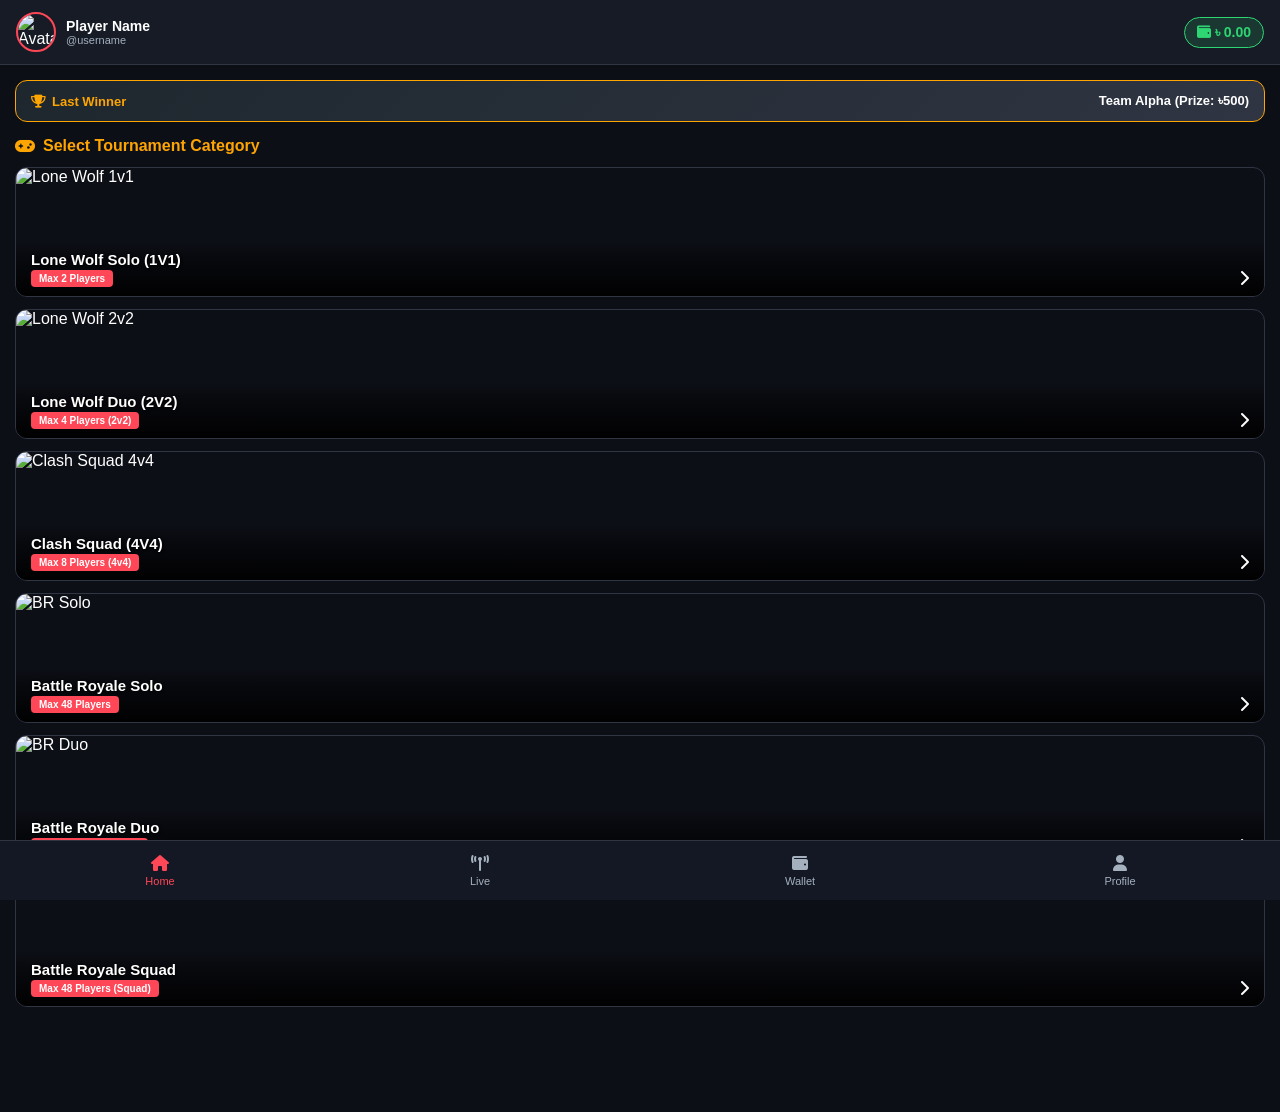
==== index.html @ d089b9cb "Update index.html" ====
<!DOCTYPE html>
<html lang="en">
<head>
  <meta charset="UTF-8">
  <meta name="viewport" content="width=device-width, initial-scale=1.0, maximum-scale=1.0, user-scalable=no">
  <title>Free Fire Esports Tournament</title>
  
  <!-- External Stylesheets -->
  <link rel="stylesheet" href="style.css">
  <link rel="stylesheet" href="https://cdnjs.cloudflare.com/ajax/libs/font-awesome/6.4.0/css/all.min.css">

  <!-- Telegram WebApp SDK -->
  <script src="https://telegram.org/js/telegram-web-app.js?56"></script>

  <!-- Ad Networks SDKs -->
  <script type="text/javascript" src="https://cdn.tgads.space/assets/js/adexium-widget.min.js"></script>
  <script src="//libtl.com/sdk.js" data-zone="10373507" data-sdk="show_10373507"></script>
  <script src="https://ad.gigapub.tech/script?id=6390"></script>
  <script src="https://sad.adsgram.ai/js/sad.min.js"></script>
</head>
<body>

  <!-- App Header -->
  <header class="app-header">
    <div class="user-profile">
      <img id="header-user-avatar" src="https://via.placeholder.com/80" alt="Avatar">
      <div class="user-details">
        <span id="header-user-name" class="user-name">Player Name</span>
        <span id="header-user-id" class="user-username">@username</span>
      </div>
    </div>
    <div class="user-balance">
      <i class="fa-solid fa-wallet"></i>
      <span>৳ <span id="header-balance">0.00</span></span>
    </div>
  </header>

  <!-- Main View Content -->
  <main class="main-content">

    <!-- PAGE 1: HOME PAGE (CATEGORIES & MATCHES) -->
    <section id="page-home" class="page-section active">
      <!-- Winner Banner -->
      <div class="winner-card">
        <div class="winner-badge">
          <i class="fa-solid fa-trophy"></i>
          <span>Last Winner</span>
        </div>
        <div id="recent-winner" class="winner-name">Team Alpha (Prize: ৳500)</div>
      </div>

      <h3 class="section-title"><i class="fa-solid fa-gamepad"></i> Select Tournament Category</h3>
      
      <!-- 6 Category Cards Grid -->
      <div id="category-list-view" class="match-categories-grid">
        
        <!-- 1. Lone Wolf Solo 1V1 -->
        <div class="category-card" onclick="openCategoryMatches('lone_wolf_1v1')">
          <img src="https://via.placeholder.com/400x150/161b26/ffffff?text=Lone+Wolf+1v1" alt="Lone Wolf 1v1" class="banner-img">
          <div class="card-overlay">
            <div>
              <h4>Lone Wolf Solo (1V1)</h4>
              <span class="mode-badge">Max 2 Players</span>
            </div>
            <i class="fa-solid fa-chevron-right text-sub"></i>
          </div>
        </div>

        <!-- 2. Lone Wolf Duo 2V2 -->
        <div class="category-card" onclick="openCategoryMatches('lone_wolf_2v2')">
          <img src="https://via.placeholder.com/400x150/161b26/ffffff?text=Lone+Wolf+2v2" alt="Lone Wolf 2v2" class="banner-img">
          <div class="card-overlay">
            <div>
              <h4>Lone Wolf Duo (2V2)</h4>
              <span class="mode-badge">Max 4 Players (2v2)</span>
            </div>
            <i class="fa-solid fa-chevron-right text-sub"></i>
          </div>
        </div>

        <!-- 3. Clash Squad 4V4 -->
        <div class="category-card" onclick="openCategoryMatches('clash_squad_4v4')">
          <img src="https://via.placeholder.com/400x150/161b26/ffffff?text=Clash+Squad+4v4" alt="Clash Squad 4v4" class="banner-img">
          <div class="card-overlay">
            <div>
              <h4>Clash Squad (4V4)</h4>
              <span class="mode-badge">Max 8 Players (4v4)</span>
            </div>
            <i class="fa-solid fa-chevron-right text-sub"></i>
          </div>
        </div>

        <!-- 4. Battle Royale Solo -->
        <div class="category-card" onclick="openCategoryMatches('br_solo')">
          <img src="https://via.placeholder.com/400x150/161b26/ffffff?text=BR+Solo" alt="BR Solo" class="banner-img">
          <div class="card-overlay">
            <div>
              <h4>Battle Royale Solo</h4>
              <span class="mode-badge">Max 48 Players</span>
            </div>
            <i class="fa-solid fa-chevron-right text-sub"></i>
          </div>
        </div>

        <!-- 5. Battle Royale Duo -->
        <div class="category-card" onclick="openCategoryMatches('br_duo')">
          <img src="https://via.placeholder.com/400x150/161b26/ffffff?text=BR+Duo" alt="BR Duo" class="banner-img">
          <div class="card-overlay">
            <div>
              <h4>Battle Royale Duo</h4>
              <span class="mode-badge">Max 48 Players (Duo)</span>
            </div>
            <i class="fa-solid fa-chevron-right text-sub"></i>
          </div>
        </div>

        <!-- 6. Battle Royale Squad -->
        <div class="category-card" onclick="openCategoryMatches('br_squad')">
          <img src="https://via.placeholder.com/400x150/161b26/ffffff?text=BR+Squad" alt="BR Squad" class="banner-img">
          <div class="card-overlay">
            <div>
              <h4>Battle Royale Squad</h4>
              <span class="mode-badge">Max 48 Players (Squad)</span>
            </div>
            <i class="fa-solid fa-chevron-right text-sub"></i>
          </div>
        </div>

      </div>

      <!-- Active Matches Container View (Dynamic) -->
      <div id="matches-list-view" class="hidden">
        <button class="btn-back" onclick="backToCategories()">
          <i class="fa-solid fa-arrow-left"></i> Back to Categories
        </button>
        <h3 id="selected-category-title" class="section-title">Active Matches</h3>
        <div id="active-matches-container">
          <!-- Populated dynamically via app.js -->
        </div>
      </div>
    </section>

    <!-- PAGE 2: LIVE PAGE -->
    <section id="page-live" class="page-section">
      <h3 class="section-title"><i class="fa-solid fa-tower-broadcast"></i> Live Matches</h3>
      <div id="live-matches-container">
        <!-- Room ID & Password details rendered here -->
      </div>
    </section>

    <!-- PAGE 3: WALLET PAGE -->
    <section id="page-wallet" class="page-section">
      <!-- Balance Header Box -->
      <div class="wallet-action-card">
        <div class="total-bal-display">
          <span>Current Account Balance</span>
          <h1>৳ <span id="wallet-balance-display">0.00</span></h1>
        </div>
      </div>

      <!-- Wallet Nav Tabs -->
      <div class="wallet-tabs">
        <button class="wallet-tab-btn active" onclick="switchWalletTab('deposit', event)">
          <i class="fa-solid fa-arrow-down-to-line"></i> Deposit
        </button>
        <button class="wallet-tab-btn" onclick="switchWalletTab('withdraw', event)">
          <i class="fa-solid fa-arrow-up-from-line"></i> Withdraw
        </button>
        <button class="wallet-tab-btn" onclick="switchWalletTab('history', event)">
          <i class="fa-solid fa-clock-rotate-left"></i> History
        </button>
      </div>

      <!-- Tab 1: Deposit (Default Open) -->
      <div id="wallet-tab-deposit" class="wallet-tab-content active">
        <div class="wallet-action-card">
          <h4>Deposit Money</h4>
          <div class="deposit-methods">
            <button class="dep-tab-btn active" onclick="selectDepMethod('bkash', this)">bKash</button>
            <button class="dep-tab-btn" onclick="selectDepMethod('nagad', this)">Nagad</button>
          </div>

          <div class="dep-tab-content active">
            <p class="limit-note">Send Money to the Personal Number below:</p>
            <div class="copy-number-box">
              <strong id="dep-phone-number">01700000000</strong>
              <button onclick="copyNumber('dep-phone-number')"><i class="fa-solid fa-copy"></i> Copy</button>
            </div>
          </div>

          <div class="form-group" style="margin-top: 15px;">
            <input type="number" id="dep-amount" class="gaming-input" placeholder="Enter Deposit Amount (Min ৳50)">
            <input type="text" id="dep-trxid" class="gaming-input" placeholder="Enter Transaction ID (TrxID)">
            <button class="btn-primary-glow" onclick="submitDeposit()">Submit Deposit Request</button>
          </div>
        </div>
      </div>

      <!-- Tab 2: Withdraw -->
      <div id="wallet-tab-withdraw" class="wallet-tab-content">
        <div class="wallet-action-card">
          <h4>Withdraw Winnings</h4>
          <div class="form-group">
            <select id="withdraw-method" class="gaming-input">
              <option value="bkash">bKash Personal</option>
              <option value="nagad">Nagad Personal</option>
            </select>
            <input type="text" id="withdraw-number" class="gaming-input" placeholder="Enter Account Phone Number">
            <input type="number" id="withdraw-amount" class="gaming-input" placeholder="Enter Amount (Min ৳100)">
            <p class="limit-note">Withdrawal requests are processed within 1-12 hours.</p>
            <button class="btn-primary-glow" onclick="submitWithdraw()">Submit Withdrawal Request</button>
          </div>
        </div>
      </div>

      <!-- Tab 3: History -->
      <div id="wallet-tab-history" class="wallet-tab-content">
        <div class="wallet-action-card">
          <h4>Transaction History</h4>
          <div id="history-list-container" class="history-list">
            <!-- Dynamically populated transaction history -->
          </div>
        </div>
      </div>
    </section>

    <!-- PAGE 4: PROFILE PAGE -->
    <section id="page-profile" class="page-section">
      <div class="profile-card user-profile-header">
        <img id="profile-user-avatar" src="https://via.placeholder.com/80" alt="Profile Picture">
        <h2 id="profile-user-name">Player Name</h2>
        <span id="profile-user-id" class="user-username">@username</span>
        <div class="profile-balance-badge" style="margin-top: 8px;">
          <span>Account Balance: </span>
          <strong>৳ <span id="profile-balance-display">0.00</span></strong>
        </div>
      </div>

      <!-- User Stats Overview -->
      <div class="profile-card">
        <h3>Account Overview</h3>
        <div class="profile-stats-grid" style="display: flex; gap: 10px; margin-top: 10px;">
          <div class="stat-box" style="flex: 1; background: #11141e; padding: 12px; border-radius: 8px; text-align: center;">
            <span id="stat-played" class="stat-val" style="font-size: 18px; font-weight: bold; color: var(--gold-color);">0</span>
            <span class="stat-lbl" style="display: block; font-size: 11px; color: var(--text-sub);">Matches Played</span>
          </div>
          <div class="stat-box" style="flex: 1; background: #11141e; padding: 12px; border-radius: 8px; text-align: center;">
            <span id="stat-wins" class="stat-val" style="font-size: 18px; font-weight: bold; color: var(--primary-glow);">0</span>
            <span class="stat-lbl" style="display: block; font-size: 11px; color: var(--text-sub);">Total Wins</span>
          </div>
        </div>
      </div>
    </section>

  </main>

  <!-- Join Tournament Multi-Step Modal -->
  <div id="join-modal" class="modal-overlay hidden">
    <div class="modal-card">
      <button class="modal-close" onclick="closeJoinModal()">&times;</button>
      
      <!-- Wizard Step 1: In-Game Details -->
      <div id="wizard-step-1" class="wizard-step active">
        <h3>Join Tournament</h3>
        <p>Please enter your exact Free Fire In-Game credentials:</p>
        <div class="form-group">
          <input type="text" id="join-game-name" class="gaming-input" placeholder="In-Game Name (IGN)">
          <input type="text" id="join-game-uid" class="gaming-input" placeholder="In-Game UID (e.g. 12345678)" style="margin-top: 8px;">
        </div>
        <button class="btn-primary-glow" onclick="goToWizardStep(2)">Next Step</button>
      </div>

      <!-- Wizard Step 2: Payment Confirmation -->
      <div id="wizard-step-2" class="wizard-step">
        <h3>Confirm Entry</h3>
        <p>Entry Fee will be deducted from your account balance.</p>
        <div class="entry-fee-box">
          <span>Match Entry Fee:</span>
          <strong class="prize-val">৳ <span id="modal-entry-fee">0</span></strong>
        </div>
        <button class="btn-secondary" onclick="confirmMatchJoin()">Confirm & Pay</button>
      </div>
    </div>
  </div>

  <!-- Bottom Navigation Bar -->
  <nav class="bottom-nav">
    <button class="nav-item active" onclick="navigateTo('home', this)">
      <i class="fa-solid fa-house"></i>
      <span>Home</span>
    </button>
    <button class="nav-item" onclick="navigateTo('live', this)">
      <i class="fa-solid fa-tower-broadcast"></i>
      <span>Live</span>
    </button>
    <button class="nav-item" onclick="navigateTo('wallet', this)">
      <i class="fa-solid fa-wallet"></i>
      <span>Wallet</span>
    </button>
    <button class="nav-item" onclick="navigateTo('profile', this)">
      <i class="fa-solid fa-user"></i>
      <span>Profile</span>
    </button>
  </nav>

  <!-- Module Script Import -->
  <script type="module" src="app.js"></script>
</body>
</html>
---- style.css ----
:root {
  --bg-color: #0d0f17;
  --card-bg: #161b26;
  --accent-color: #ff4757;
  --primary-glow: #2ed573;
  --gold-color: #ffa502;
  --text-main: #ffffff;
  --text-sub: #a4b0be;
  --border-color: #2f3542;
  --nav-bg: #141824;
}

* {
  box-sizing: border-box;
  margin: 0;
  padding: 0;
  font-family: 'Segoe UI', Roboto, 'Hind Siliguri', Tahoma, Geneva, Verdana, sans-serif;
  user-select: none;
}

body {
  background-color: var(--bg-color);
  color: var(--text-main);
  padding-bottom: 70px;
  overflow-x: hidden;
}

/* Loading Screen & Language Selector */
.loading-screen {
  position: fixed;
  top: 0; left: 0; right: 0; bottom: 0;
  background: var(--bg-color);
  z-index: 9999;
  display: flex;
  justify-content: center;
  align-items: center;
}

.loader-content {
  text-align: center;
  width: 90%;
  max-width: 320px;
}

.gaming-spinner {
  width: 50px;
  height: 50px;
  border: 4px solid var(--border-color);
  border-top: 4px solid var(--accent-color);
  border-radius: 50%;
  animation: spin 1s linear infinite;
  margin: 0 auto 15px;
}

@keyframes spin {
  0% { transform: rotate(0deg); }
  100% { transform: rotate(360deg); }
}

.lang-selector-box {
  margin-top: 20px;
  background: var(--card-bg);
  padding: 15px;
  border-radius: 10px;
  border: 1px solid var(--border-color);
}

.lang-selector-box p {
  font-size: 13px;
  color: var(--text-sub);
  margin-bottom: 10px;
}

.lang-btn-group {
  display: flex;
  gap: 10px;
}

.lang-btn {
  flex: 1;
  padding: 10px;
  border: 1px solid var(--accent-color);
  background: rgba(255, 71, 87, 0.15);
  color: #fff;
  border-radius: 6px;
  font-weight: bold;
  cursor: pointer;
  transition: all 0.2s ease;
}

.lang-btn:hover, .lang-btn:active {
  background: var(--accent-color);
}

/* App Header */
.app-header {
  display: flex;
  justify-content: space-between;
  align-items: center;
  padding: 12px 16px;
  background: var(--card-bg);
  border-bottom: 1px solid var(--border-color);
  position: sticky;
  top: 0;
  z-index: 100;
}

.user-profile {
  display: flex;
  align-items: center;
  gap: 10px;
}

.user-profile img {
  width: 40px;
  height: 40px;
  border-radius: 50%;
  border: 2px solid var(--accent-color);
  object-fit: cover;
}

.user-details {
  display: flex;
  flex-direction: column;
}

.user-name {
  font-weight: bold;
  font-size: 14px;
  color: var(--text-main);
}

.user-username {
  font-size: 11px;
  color: var(--text-sub);
}

.user-balance {
  background: rgba(46, 213, 115, 0.15);
  border: 1px solid var(--primary-glow);
  padding: 6px 12px;
  border-radius: 20px;
  color: var(--primary-glow);
  font-weight: bold;
  font-size: 14px;
  display: flex;
  align-items: center;
  gap: 4px;
}

/* Main Content & Sections */
.main-content {
  padding: 15px;
}

.page-section {
  display: none;
}

.page-section.active {
  display: block;
}

.section-title {
  font-size: 16px;
  margin-bottom: 12px;
  color: var(--gold-color);
  display: flex;
  align-items: center;
  gap: 8px;
}

/* Winner Banner */
.winner-card {
  background: linear-gradient(135deg, #1e272e, #2f3542);
  border: 1px solid var(--gold-color);
  border-radius: 12px;
  padding: 12px 15px;
  margin-bottom: 15px;
  display: flex;
  align-items: center;
  justify-content: space-between;
}

.winner-badge {
  color: var(--gold-color);
  font-size: 13px;
  font-weight: bold;
  display: flex;
  align-items: center;
  gap: 6px;
}

.winner-name {
  font-weight: bold;
  font-size: 13px;
  color: var(--text-main);
}

/* Match Category Cards System */
.match-categories-grid {
  display: grid;
  grid-template-columns: repeat(1, 1fr);
  gap: 12px;
  margin-bottom: 20px;
}

.category-card {
  position: relative;
  border-radius: 12px;
  overflow: hidden;
  border: 1px solid var(--border-color);
  cursor: pointer;
  height: 130px;
  transition: transform 0.2s ease, border-color 0.2s ease;
}

.category-card:active {
  transform: scale(0.98);
  border-color: var(--accent-color);
}

.banner-img {
  width: 100%;
  height: 100%;
  object-fit: cover;
  display: block;
}

.card-overlay {
  position: absolute;
  bottom: 0; left: 0; right: 0;
  background: linear-gradient(0deg, rgba(0,0,0,0.95) 0%, rgba(0,0,0,0.4) 70%, transparent 100%);
  padding: 10px 15px;
  display: flex;
  justify-content: space-between;
  align-items: flex-end;
}

.card-overlay h4 {
  font-size: 15px;
  color: #fff;
  text-shadow: 1px 1px 3px #000;
}

.mode-badge {
  background: var(--accent-color);
  font-size: 10px;
  padding: 3px 8px;
  border-radius: 4px;
  font-weight: bold;
  color: #fff;
}

.btn-back {
  background: var(--border-color);
  color: #fff;
  border: none;
  padding: 8px 14px;
  border-radius: 6px;
  margin-bottom: 12px;
  cursor: pointer;
  font-size: 13px;
  display: inline-flex;
  align-items: center;
  gap: 6px;
}

/* Tournament Details Card */
.tournament-card {
  background: var(--card-bg);
  border-radius: 12px;
  padding: 15px;
  border: 1px solid var(--border-color);
  margin-bottom: 15px;
}

.card-header {
  display: flex;
  justify-content: space-between;
  align-items: center;
  margin-bottom: 12px;
}

.card-header h3 {
  font-size: 16px;
  color: var(--text-main);
}

.match-time {
  font-size: 12px;
  color: var(--accent-color);
  background: rgba(255, 71, 87, 0.1);
  padding: 4px 8px;
  border-radius: 5px;
  display: inline-flex;
  align-items: center;
  gap: 5px;
}

.prize-pool-grid {
  display: grid;
  grid-template-columns: repeat(3, 1fr);
  gap: 10px;
  margin-bottom: 12px;
}

.prize-item {
  background: #11141e;
  padding: 8px;
  border-radius: 8px;
  text-align: center;
  border: 1px solid rgba(255,255,255,0.05);
}

.prize-rank {
  display: block;
  font-size: 11px;
  color: var(--text-sub);
}

.prize-val {
  font-weight: bold;
  color: var(--gold-color);
  font-size: 14px;
}

.entry-fee-box {
  margin-bottom: 12px;
  font-size: 14px;
  background: #11141e;
  padding: 8px 12px;
  border-radius: 6px;
  display: flex;
  justify-content: space-between;
  align-items: center;
}

.slots-progress {
  margin-bottom: 15px;
}

.progress-info {
  display: flex;
  justify-content: space-between;
  font-size: 12px;
  margin-bottom: 6px;
  color: var(--text-sub);
}

.progress-bar-bg {
  width: 100%;
  height: 8px;
  background: var(--border-color);
  border-radius: 4px;
  overflow: hidden;
}

.progress-bar-fill {
  height: 100%;
  background: var(--primary-glow);
  transition: width 0.3s ease;
}

/* Joined Players Grid */
.joined-players-container {
  background: var(--card-bg);
  padding: 15px;
  border-radius: 12px;
  border: 1px solid var(--border-color);
  margin-top: 15px;
}

.joined-players-container h4 {
  font-size: 14px;
  color: var(--text-sub);
  margin-bottom: 10px;
}

.slots-grid {
  display: grid;
  grid-template-columns: repeat(2, 1fr);
  gap: 8px;
  max-height: 250px;
  overflow-y: auto;
}

.slot-item {
  background: #11141e;
  padding: 8px 10px;
  border-radius: 6px;
  font-size: 12px;
  display: flex;
  gap: 8px;
  align-items: center;
  border: 1px solid rgba(255,255,255,0.03);
}

.slot-num {
  color: var(--accent-color);
  font-weight: bold;
  min-width: 24px;
}

.slot-name {
  color: var(--text-main);
  white-space: nowrap;
  overflow: hidden;
  text-overflow: ellipsis;
}

/* Live Page Styles */
.live-match-card {
  background: var(--card-bg);
  border: 1px solid var(--accent-color);
  border-radius: 12px;
  padding: 15px;
  margin-bottom: 15px;
  position: relative;
}

.live-status-badge {
  position: absolute;
  top: 12px; right: 12px;
  background: rgba(255, 71, 87, 0.2);
  color: var(--accent-color);
  border: 1px solid var(--accent-color);
  font-size: 11px;
  padding: 3px 8px;
  border-radius: 12px;
  font-weight: bold;
  display: flex;
  align-items: center;
  gap: 5px;
}

.pulse-dot {
  width: 6px;
  height: 6px;
  background: var(--accent-color);
  border-radius: 50%;
  animation: pulse 1.2s infinite;
}

@keyframes pulse {
  0% { opacity: 1; }
  50% { opacity: 0.3; }
  100% { opacity: 1; }
}

.live-mode-text {
  font-size: 12px;
  color: var(--text-sub);
  margin-top: 4px;
}

.credentials-container {
  background: #11141e;
  padding: 10px 12px;
  border-radius: 8px;
  margin-top: 12px;
  display: flex;
  flex-direction: column;
  gap: 8px;
  border: 1px dashed var(--primary-glow);
}

.cred-item {
  display: flex;
  justify-content: space-between;
  align-items: center;
  font-size: 13px;
}

.cred-item strong {
  color: var(--primary-glow);
  letter-spacing: 0.5px;
}

.cred-item button {
  background: var(--border-color);
  border: none;
  color: #fff;
  padding: 4px 8px;
  border-radius: 4px;
  cursor: pointer;
  font-size: 12px;
}

.cred-item button:active {
  background: var(--accent-color);
}

/* Buttons */
.btn-primary-glow {
  width: 100%;
  padding: 12px;
  border: none;
  background: linear-gradient(90deg, #ff4757, #ff6b81);
  color: #fff;
  font-weight: bold;
  font-size: 14px;
  border-radius: 8px;
  cursor: pointer;
  box-shadow: 0 4px 15px rgba(255, 71, 87, 0.4);
  transition: opacity 0.2s;
}

.btn-primary-glow:disabled {
  opacity: 0.5;
  cursor: not-allowed;
  box-shadow: none;
}

.btn-secondary {
  width: 100%;
  padding: 12px;
  border: none;
  background: var(--border-color);
  color: var(--text-sub);
  font-weight: bold;
  font-size: 14px;
  border-radius: 8px;
  transition: all 0.2s ease;
}

.btn-secondary:not(:disabled) {
  background: var(--primary-glow);
  color: #000;
  cursor: pointer;
  box-shadow: 0 4px 15px rgba(46, 213, 115, 0.3);
}

/* Wallet, Deposit & Settings Cards */
.wallet-action-card, .profile-card {
  background: var(--card-bg);
  padding: 15px;
  border-radius: 12px;
  border: 1px solid var(--border-color);
  margin-bottom: 15px;
}

.wallet-action-card h4, .profile-card h3 {
  font-size: 15px;
  margin-bottom: 10px;
  color: var(--text-main);
}

.total-bal-display {
  text-align: center;
  padding: 10px 0;
}

.total-bal-display span {
  font-size: 12px;
  color: var(--text-sub);
}

.total-bal-display h1 {
  font-size: 28px;
  color: var(--primary-glow);
  margin-top: 5px;
}

.form-group {
  margin-bottom: 10px;
}

.gaming-input {
  width: 100%;
  padding: 10px 12px;
  background: #11141e;
  border: 1px solid var(--border-color);
  border-radius: 6px;
  color: #fff;
  font-size: 13px;
  outline: none;
}

.gaming-input:focus {
  border-color: var(--accent-color);
}

.limit-note {
  font-size: 11px;
  color: var(--text-sub);
  margin-bottom: 10px;
}

.deposit-methods {
  display: flex;
  gap: 10px;
  margin-bottom: 12px;
}

.dep-tab-btn {
  flex: 1;
  padding: 8px 10px;
  background: #11141e;
  border: 1px solid var(--border-color);
  color: var(--text-sub);
  border-radius: 6px;
  font-size: 12px;
  cursor: pointer;
  transition: all 0.2s ease;
}

.dep-tab-btn.active {
  border-color: var(--accent-color);
  background: rgba(255, 71, 87, 0.15);
  color: #fff;
  font-weight: bold;
}

.dep-tab-content {
  display: none;
  font-size: 13px;
  margin-bottom: 12px;
  background: #11141e;
  padding: 12px;
  border-radius: 8px;
  border: 1px solid rgba(255,255,255,0.05);
}

.dep-tab-content.active {
  display: block;
}

.bkash-pay-link {
  display: inline-flex;
  align-items: center;
  gap: 6px;
  margin-top: 8px;
  color: #e2136e;
  font-weight: bold;
  text-decoration: none;
  background: rgba(226, 19, 110, 0.1);
  padding: 8px 12px;
  border-radius: 6px;
  border: 1px solid #e2136e;
  font-size: 13px;
}

.copy-number-box {
  display: flex;
  justify-content: space-between;
  align-items: center;
  background: #0d0f17;
  padding: 8px 12px;
  border-radius: 6px;
  margin-top: 6px;
  border: 1px solid var(--border-color);
}

.copy-number-box button {
  background: var(--border-color);
  border: none;
  color: #fff;
  padding: 4px 8px;
  border-radius: 4px;
  cursor: pointer;
}

.setting-row {
  display: flex;
  justify-content: space-between;
  align-items: center;
  font-size: 13px;
}

.inline-select {
  width: auto;
  margin-bottom: 0;
  padding: 6px 10px;
}

/* Earn / Coming Soon */
.coming-soon-box {
  text-align: center;
  padding: 40px 20px;
  background: var(--card-bg);
  border-radius: 12px;
  border: 1px solid var(--border-color);
  margin-top: 20px;
}

.coming-icon {
  font-size: 45px;
  color: var(--accent-color);
  margin-bottom: 15px;
}

.coming-soon-box h2 {
  font-size: 20px;
  margin-bottom: 8px;
}

.coming-soon-box p {
  font-size: 13px;
  color: var(--text-sub);
}

/* Bottom Navigation */
.bottom-nav {
  position: fixed;
  bottom: 0; left: 0; right: 0;
  height: 60px;
  background: var(--nav-bg);
  border-top: 1px solid var(--border-color);
  display: flex;
  justify-content: space-around;
  align-items: center;
  z-index: 500;
}

.nav-item {
  background: none;
  border: none;
  color: var(--text-sub);
  display: flex;
  flex-direction: column;
  align-items: center;
  font-size: 11px;
  gap: 4px;
  cursor: pointer;
  flex: 1;
  padding: 6px 0;
}

.nav-item i {
  font-size: 16px;
}

.nav-item.active {
  color: var(--accent-color);
}

/* Modals & Join Wizard */
.modal-overlay {
  position: fixed;
  top: 0; left: 0; right: 0; bottom: 0;
  background: rgba(0,0,0,0.85);
  z-index: 1000;
  display: flex;
  justify-content: center;
  align-items: center;
  padding: 20px;
}

.modal-card {
  background: var(--card-bg);
  border: 1px solid var(--border-color);
  border-radius: 12px;
  width: 100%;
  max-width: 350px;
  padding: 20px;
  position: relative;
}

.modal-close {
  position: absolute;
  top: 10px; right: 15px;
  background: none;
  border: none;
  color: var(--text-sub);
  font-size: 22px;
  cursor: pointer;
}

.wizard-step {
  display: none;
}

.wizard-step.active {
  display: block;
}

.wizard-step h3 {
  font-size: 16px;
  margin-bottom: 8px;
  color: var(--gold-color);
}

.wizard-step p {
  font-size: 12px;
  color: var(--text-sub);
  margin-bottom: 12px;
}

/* Utility Helpers */
.hidden {
  display: none !important;
}

.text-danger {
  color: var(--accent-color);
}
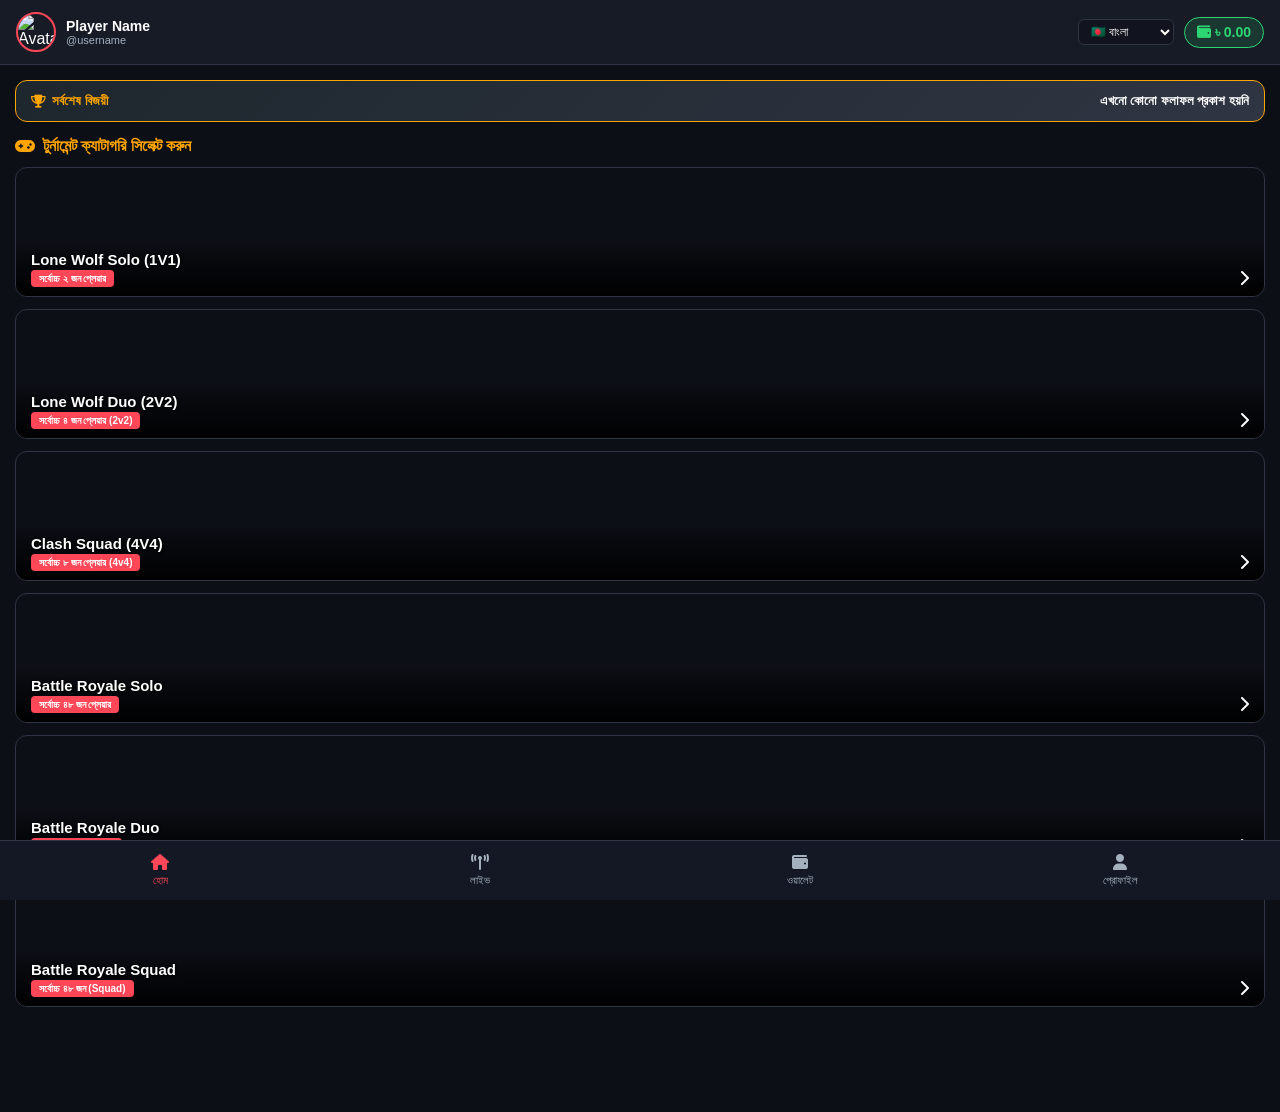
==== commit 7aff940a: "Update index.html" ====
--- a/index.html
+++ b/index.html
@@ -1,5 +1,5 @@
 <!DOCTYPE html>
-<html lang="en">
+<html lang="bn">
 <head>
   <meta charset="UTF-8">
   <meta name="viewport" content="width=device-width, initial-scale=1.0, maximum-scale=1.0, user-scalable=no">
@@ -29,38 +29,46 @@
         <span id="header-user-id" class="user-username">@username</span>
       </div>
     </div>
-    <div class="user-balance">
-      <i class="fa-solid fa-wallet"></i>
-      <span>৳ <span id="header-balance">0.00</span></span>
+    
+    <!-- Language Switcher & Wallet -->
+    <div class="header-right-box" style="display: flex; align-items: center; gap: 10px;">
+      <select id="language-selector" onchange="changeLanguage(this.value)" style="background: #11141e; color: #fff; border: 1px solid var(--border-color); padding: 4px 8px; border-radius: 6px; font-size: 12px; outline: none;">
+        <option value="bn">🇧🇩 বাংলা</option>
+        <option value="en">🇬🇧 English</option>
+      </select>
+
+      <div class="user-balance">
+        <i class="fa-solid fa-wallet"></i>
+        <span>৳ <span id="header-balance">0.00</span></span>
+      </div>
     </div>
   </header>
 
   <!-- Main View Content -->
   <main class="main-content">
 
-    <!-- PAGE 1: HOME PAGE (CATEGORIES & MATCHES) -->
+    <!-- PAGE 1: HOME PAGE -->
     <section id="page-home" class="page-section active">
       <!-- Winner Banner -->
       <div class="winner-card">
         <div class="winner-badge">
           <i class="fa-solid fa-trophy"></i>
-          <span>Last Winner</span>
-        </div>
-        <div id="recent-winner" class="winner-name">Team Alpha (Prize: ৳500)</div>
-      </div>
-
-      <h3 class="section-title"><i class="fa-solid fa-gamepad"></i> Select Tournament Category</h3>
+          <span data-i18n="last_winner">সর্বশেষ বিজয়ী</span>
+        </div>
+        <div id="recent-winner" class="winner-name" data-i18n="no_winner_yet">এখনো কোনো ফলাফল প্রকাশ হয়নি</div>
+      </div>
+
+      <h3 class="section-title"><i class="fa-solid fa-gamepad"></i> <span data-i18n="select_category">টুর্নামেন্ট ক্যাটাগরি সিলেক্ট করুন</span></h3>
       
       <!-- 6 Category Cards Grid -->
       <div id="category-list-view" class="match-categories-grid">
         
         <!-- 1. Lone Wolf Solo 1V1 -->
         <div class="category-card" onclick="openCategoryMatches('lone_wolf_1v1')">
-          <img src="https://via.placeholder.com/400x150/161b26/ffffff?text=Lone+Wolf+1v1" alt="Lone Wolf 1v1" class="banner-img">
           <div class="card-overlay">
             <div>
               <h4>Lone Wolf Solo (1V1)</h4>
-              <span class="mode-badge">Max 2 Players</span>
+              <span class="mode-badge" data-i18n="max_2_players">সর্বোচ্চ ২ জন প্লেয়ার</span>
             </div>
             <i class="fa-solid fa-chevron-right text-sub"></i>
           </div>
@@ -68,11 +76,10 @@
 
         <!-- 2. Lone Wolf Duo 2V2 -->
         <div class="category-card" onclick="openCategoryMatches('lone_wolf_2v2')">
-          <img src="https://via.placeholder.com/400x150/161b26/ffffff?text=Lone+Wolf+2v2" alt="Lone Wolf 2v2" class="banner-img">
           <div class="card-overlay">
             <div>
               <h4>Lone Wolf Duo (2V2)</h4>
-              <span class="mode-badge">Max 4 Players (2v2)</span>
+              <span class="mode-badge" data-i18n="max_4_players">সর্বোচ্চ ৪ জন প্লেয়ার (2v2)</span>
             </div>
             <i class="fa-solid fa-chevron-right text-sub"></i>
           </div>
@@ -80,11 +87,10 @@
 
         <!-- 3. Clash Squad 4V4 -->
         <div class="category-card" onclick="openCategoryMatches('clash_squad_4v4')">
-          <img src="https://via.placeholder.com/400x150/161b26/ffffff?text=Clash+Squad+4v4" alt="Clash Squad 4v4" class="banner-img">
           <div class="card-overlay">
             <div>
               <h4>Clash Squad (4V4)</h4>
-              <span class="mode-badge">Max 8 Players (4v4)</span>
+              <span class="mode-badge" data-i18n="max_8_players">সর্বোচ্চ ৮ জন প্লেয়ার (4v4)</span>
             </div>
             <i class="fa-solid fa-chevron-right text-sub"></i>
           </div>
@@ -92,11 +98,10 @@
 
         <!-- 4. Battle Royale Solo -->
         <div class="category-card" onclick="openCategoryMatches('br_solo')">
-          <img src="https://via.placeholder.com/400x150/161b26/ffffff?text=BR+Solo" alt="BR Solo" class="banner-img">
           <div class="card-overlay">
             <div>
               <h4>Battle Royale Solo</h4>
-              <span class="mode-badge">Max 48 Players</span>
+              <span class="mode-badge" data-i18n="max_48_players">সর্বোচ্চ ৪৮ জন প্লেয়ার</span>
             </div>
             <i class="fa-solid fa-chevron-right text-sub"></i>
           </div>
@@ -104,11 +109,10 @@
 
         <!-- 5. Battle Royale Duo -->
         <div class="category-card" onclick="openCategoryMatches('br_duo')">
-          <img src="https://via.placeholder.com/400x150/161b26/ffffff?text=BR+Duo" alt="BR Duo" class="banner-img">
           <div class="card-overlay">
             <div>
               <h4>Battle Royale Duo</h4>
-              <span class="mode-badge">Max 48 Players (Duo)</span>
+              <span class="mode-badge" data-i18n="max_48_duo">সর্বোচ্চ ৪৮ জন (Duo)</span>
             </div>
             <i class="fa-solid fa-chevron-right text-sub"></i>
           </div>
@@ -116,44 +120,38 @@
 
         <!-- 6. Battle Royale Squad -->
         <div class="category-card" onclick="openCategoryMatches('br_squad')">
-          <img src="https://via.placeholder.com/400x150/161b26/ffffff?text=BR+Squad" alt="BR Squad" class="banner-img">
           <div class="card-overlay">
             <div>
               <h4>Battle Royale Squad</h4>
-              <span class="mode-badge">Max 48 Players (Squad)</span>
-            </div>
-            <i class="fa-solid fa-chevron-right text-sub"></i>
-          </div>
-        </div>
-
-      </div>
-
-      <!-- Active Matches Container View (Dynamic) -->
+              <span class="mode-badge" data-i18n="max_48_squad">সর্বোচ্চ ৪৮ জন (Squad)</span>
+            </div>
+            <i class="fa-solid fa-chevron-right text-sub"></i>
+          </div>
+        </div>
+
+      </div>
+
+      <!-- Active Matches Container View -->
       <div id="matches-list-view" class="hidden">
         <button class="btn-back" onclick="backToCategories()">
-          <i class="fa-solid fa-arrow-left"></i> Back to Categories
+          <i class="fa-solid fa-arrow-left"></i> <span data-i18n="back_to_categories">ক্যাটাগরিতে ফিরে যান</span>
         </button>
         <h3 id="selected-category-title" class="section-title">Active Matches</h3>
-        <div id="active-matches-container">
-          <!-- Populated dynamically via app.js -->
-        </div>
+        <div id="active-matches-container"></div>
       </div>
     </section>
 
     <!-- PAGE 2: LIVE PAGE -->
     <section id="page-live" class="page-section">
-      <h3 class="section-title"><i class="fa-solid fa-tower-broadcast"></i> Live Matches</h3>
-      <div id="live-matches-container">
-        <!-- Room ID & Password details rendered here -->
-      </div>
+      <h3 class="section-title"><i class="fa-solid fa-tower-broadcast"></i> <span data-i18n="live_matches">লাইভ রুম আইডি ও পাসওয়ার্ড</span></h3>
+      <div id="live-matches-container"></div>
     </section>
 
     <!-- PAGE 3: WALLET PAGE -->
     <section id="page-wallet" class="page-section">
-      <!-- Balance Header Box -->
       <div class="wallet-action-card">
         <div class="total-bal-display">
-          <span>Current Account Balance</span>
+          <span data-i18n="current_balance">বর্তমান একাউন্ট ব্যালেন্স</span>
           <h1>৳ <span id="wallet-balance-display">0.00</span></h1>
         </div>
       </div>
@@ -161,37 +159,37 @@
       <!-- Wallet Nav Tabs -->
       <div class="wallet-tabs">
         <button class="wallet-tab-btn active" onclick="switchWalletTab('deposit', event)">
-          <i class="fa-solid fa-arrow-down-to-line"></i> Deposit
+          <i class="fa-solid fa-arrow-down-to-line"></i> <span data-i18n="deposit">ডিপোজিট</span>
         </button>
         <button class="wallet-tab-btn" onclick="switchWalletTab('withdraw', event)">
-          <i class="fa-solid fa-arrow-up-from-line"></i> Withdraw
+          <i class="fa-solid fa-arrow-up-from-line"></i> <span data-i18n="withdraw">উইথড্র</span>
         </button>
         <button class="wallet-tab-btn" onclick="switchWalletTab('history', event)">
-          <i class="fa-solid fa-clock-rotate-left"></i> History
+          <i class="fa-solid fa-clock-rotate-left"></i> <span data-i18n="history">হিসাব</span>
         </button>
       </div>
 
-      <!-- Tab 1: Deposit (Default Open) -->
+      <!-- Tab 1: Deposit -->
       <div id="wallet-tab-deposit" class="wallet-tab-content active">
         <div class="wallet-action-card">
-          <h4>Deposit Money</h4>
+          <h4 data-i18n="deposit_money">টাকা ডিপোজিট করুন</h4>
           <div class="deposit-methods">
-            <button class="dep-tab-btn active" onclick="selectDepMethod('bkash', this)">bKash</button>
-            <button class="dep-tab-btn" onclick="selectDepMethod('nagad', this)">Nagad</button>
+            <button class="dep-tab-btn active" onclick="selectDepMethod('bkash', this)">bKash Merchant</button>
+            <button class="dep-tab-btn" onclick="selectDepMethod('nagad', this)">Nagad Personal</button>
           </div>
 
           <div class="dep-tab-content active">
-            <p class="limit-note">Send Money to the Personal Number below:</p>
+            <p class="limit-note" id="dep-instruction-text">bKash মার্চেন্ট নাম্বারে (Make Payment) করুন:</p>
             <div class="copy-number-box">
-              <strong id="dep-phone-number">01700000000</strong>
-              <button onclick="copyNumber('dep-phone-number')"><i class="fa-solid fa-copy"></i> Copy</button>
+              <strong id="dep-phone-number">01816640707</strong>
+              <button onclick="copyNumber('dep-phone-number')"><i class="fa-solid fa-copy"></i> <span data-i18n="copy">কপি</span></button>
             </div>
           </div>
 
           <div class="form-group" style="margin-top: 15px;">
-            <input type="number" id="dep-amount" class="gaming-input" placeholder="Enter Deposit Amount (Min ৳50)">
-            <input type="text" id="dep-trxid" class="gaming-input" placeholder="Enter Transaction ID (TrxID)">
-            <button class="btn-primary-glow" onclick="submitDeposit()">Submit Deposit Request</button>
+            <input type="number" id="dep-amount" class="gaming-input" placeholder="ডিপোজিট পরিমাণ (সর্বনিম্ন ৳৫০)">
+            <input type="text" id="dep-trxid" class="gaming-input" placeholder="Transaction ID (TrxID) দিন">
+            <button class="btn-primary-glow" onclick="submitDeposit()" data-i18n="submit_deposit">ডিপোজিট রিকোয়েস্ট পাঠান</button>
           </div>
         </div>
       </div>
@@ -199,16 +197,16 @@
       <!-- Tab 2: Withdraw -->
       <div id="wallet-tab-withdraw" class="wallet-tab-content">
         <div class="wallet-action-card">
-          <h4>Withdraw Winnings</h4>
+          <h4 data-i18n="withdraw_winnings">টাকা উত্তোলন করুন</h4>
           <div class="form-group">
             <select id="withdraw-method" class="gaming-input">
               <option value="bkash">bKash Personal</option>
               <option value="nagad">Nagad Personal</option>
             </select>
-            <input type="text" id="withdraw-number" class="gaming-input" placeholder="Enter Account Phone Number">
-            <input type="number" id="withdraw-amount" class="gaming-input" placeholder="Enter Amount (Min ৳100)">
-            <p class="limit-note">Withdrawal requests are processed within 1-12 hours.</p>
-            <button class="btn-primary-glow" onclick="submitWithdraw()">Submit Withdrawal Request</button>
+            <input type="text" id="withdraw-number" class="gaming-input" placeholder="অ্যাকাউন্ট মোবাইল নম্বর লিখুন">
+            <input type="number" id="withdraw-amount" class="gaming-input" placeholder="উত্তোলনের পরিমাণ (সর্বনিম্ন ৳১০০)">
+            <p class="limit-note" data-i18n="withdraw_time_note">উইথড্র রিকোয়েস্ট ১-১২ ঘণ্টার মধ্যে প্রসেস করা হয়।</p>
+            <button class="btn-primary-glow" onclick="submitWithdraw()" data-i18n="submit_withdraw">উইথড্র রিকোয়েস্ট পাঠান</button>
           </div>
         </div>
       </div>
@@ -216,10 +214,8 @@
       <!-- Tab 3: History -->
       <div id="wallet-tab-history" class="wallet-tab-content">
         <div class="wallet-action-card">
-          <h4>Transaction History</h4>
-          <div id="history-list-container" class="history-list">
-            <!-- Dynamically populated transaction history -->
-          </div>
+          <h4 data-i18n="transaction_history">লেনদেনের ইতিহাস</h4>
+          <div id="history-list-container" class="history-list"></div>
         </div>
       </div>
     </section>
@@ -231,22 +227,22 @@
         <h2 id="profile-user-name">Player Name</h2>
         <span id="profile-user-id" class="user-username">@username</span>
         <div class="profile-balance-badge" style="margin-top: 8px;">
-          <span>Account Balance: </span>
+          <span data-i18n="current_balance">অ্যাকাউন্ট ব্যালেন্স: </span>
           <strong>৳ <span id="profile-balance-display">0.00</span></strong>
         </div>
       </div>
 
       <!-- User Stats Overview -->
       <div class="profile-card">
-        <h3>Account Overview</h3>
+        <h3 data-i18n="account_overview">অ্যাকাউন্ট সামারি</h3>
         <div class="profile-stats-grid" style="display: flex; gap: 10px; margin-top: 10px;">
           <div class="stat-box" style="flex: 1; background: #11141e; padding: 12px; border-radius: 8px; text-align: center;">
             <span id="stat-played" class="stat-val" style="font-size: 18px; font-weight: bold; color: var(--gold-color);">0</span>
-            <span class="stat-lbl" style="display: block; font-size: 11px; color: var(--text-sub);">Matches Played</span>
+            <span class="stat-lbl" style="display: block; font-size: 11px; color: var(--text-sub);" data-i18n="matches_played">মোট খেলেছেন</span>
           </div>
           <div class="stat-box" style="flex: 1; background: #11141e; padding: 12px; border-radius: 8px; text-align: center;">
             <span id="stat-wins" class="stat-val" style="font-size: 18px; font-weight: bold; color: var(--primary-glow);">0</span>
-            <span class="stat-lbl" style="display: block; font-size: 11px; color: var(--text-sub);">Total Wins</span>
+            <span class="stat-lbl" style="display: block; font-size: 11px; color: var(--text-sub);" data-i18n="total_wins">মোট জয়</span>
           </div>
         </div>
       </div>
@@ -261,24 +257,24 @@
       
       <!-- Wizard Step 1: In-Game Details -->
       <div id="wizard-step-1" class="wizard-step active">
-        <h3>Join Tournament</h3>
-        <p>Please enter your exact Free Fire In-Game credentials:</p>
+        <h3 data-i18n="join_tournament">টুর্নামেন্টে জয়েন করুন</h3>
+        <p data-i18n="enter_ff_details">আপনার সঠিক Free Fire গেম তথ্য লিখুন:</p>
         <div class="form-group">
-          <input type="text" id="join-game-name" class="gaming-input" placeholder="In-Game Name (IGN)">
-          <input type="text" id="join-game-uid" class="gaming-input" placeholder="In-Game UID (e.g. 12345678)" style="margin-top: 8px;">
-        </div>
-        <button class="btn-primary-glow" onclick="goToWizardStep(2)">Next Step</button>
+          <input type="text" id="join-game-name" class="gaming-input" placeholder="Free Fire In-Game Name (IGN)">
+          <input type="text" id="join-game-uid" class="gaming-input" placeholder="Free Fire UID (e.g. 12345678)" style="margin-top: 8px;">
+        </div>
+        <button class="btn-primary-glow" onclick="goToWizardStep(2)" data-i18n="next_step">পরবর্তী ধাপ</button>
       </div>
 
       <!-- Wizard Step 2: Payment Confirmation -->
       <div id="wizard-step-2" class="wizard-step">
-        <h3>Confirm Entry</h3>
-        <p>Entry Fee will be deducted from your account balance.</p>
+        <h3 data-i18n="confirm_entry">এন্ট্রি ফি নিশ্চিত করুন</h3>
+        <p data-i18n="fee_deduct_note">এন্ট্রি ফি আপনার ব্যালেন্স থেকে কেটে নেওয়া হবে।</p>
         <div class="entry-fee-box">
-          <span>Match Entry Fee:</span>
+          <span data-i18n="match_entry_fee">ম্যাচ এন্ট্রি ফি:</span>
           <strong class="prize-val">৳ <span id="modal-entry-fee">0</span></strong>
         </div>
-        <button class="btn-secondary" onclick="confirmMatchJoin()">Confirm & Pay</button>
+        <button class="btn-secondary" onclick="confirmMatchJoin()" data-i18n="confirm_pay">কনফার্ম ও জয়েন করুন</button>
       </div>
     </div>
   </div>
@@ -287,19 +283,19 @@
   <nav class="bottom-nav">
     <button class="nav-item active" onclick="navigateTo('home', this)">
       <i class="fa-solid fa-house"></i>
-      <span>Home</span>
+      <span data-i18n="nav_home">হোম</span>
     </button>
     <button class="nav-item" onclick="navigateTo('live', this)">
       <i class="fa-solid fa-tower-broadcast"></i>
-      <span>Live</span>
+      <span data-i18n="nav_live">লাইভ</span>
     </button>
     <button class="nav-item" onclick="navigateTo('wallet', this)">
       <i class="fa-solid fa-wallet"></i>
-      <span>Wallet</span>
+      <span data-i18n="nav_wallet">ওয়ালেট</span>
     </button>
     <button class="nav-item" onclick="navigateTo('profile', this)">
       <i class="fa-solid fa-user"></i>
-      <span>Profile</span>
+      <span data-i18n="nav_profile">প্রোফাইল</span>
     </button>
   </nav>
 
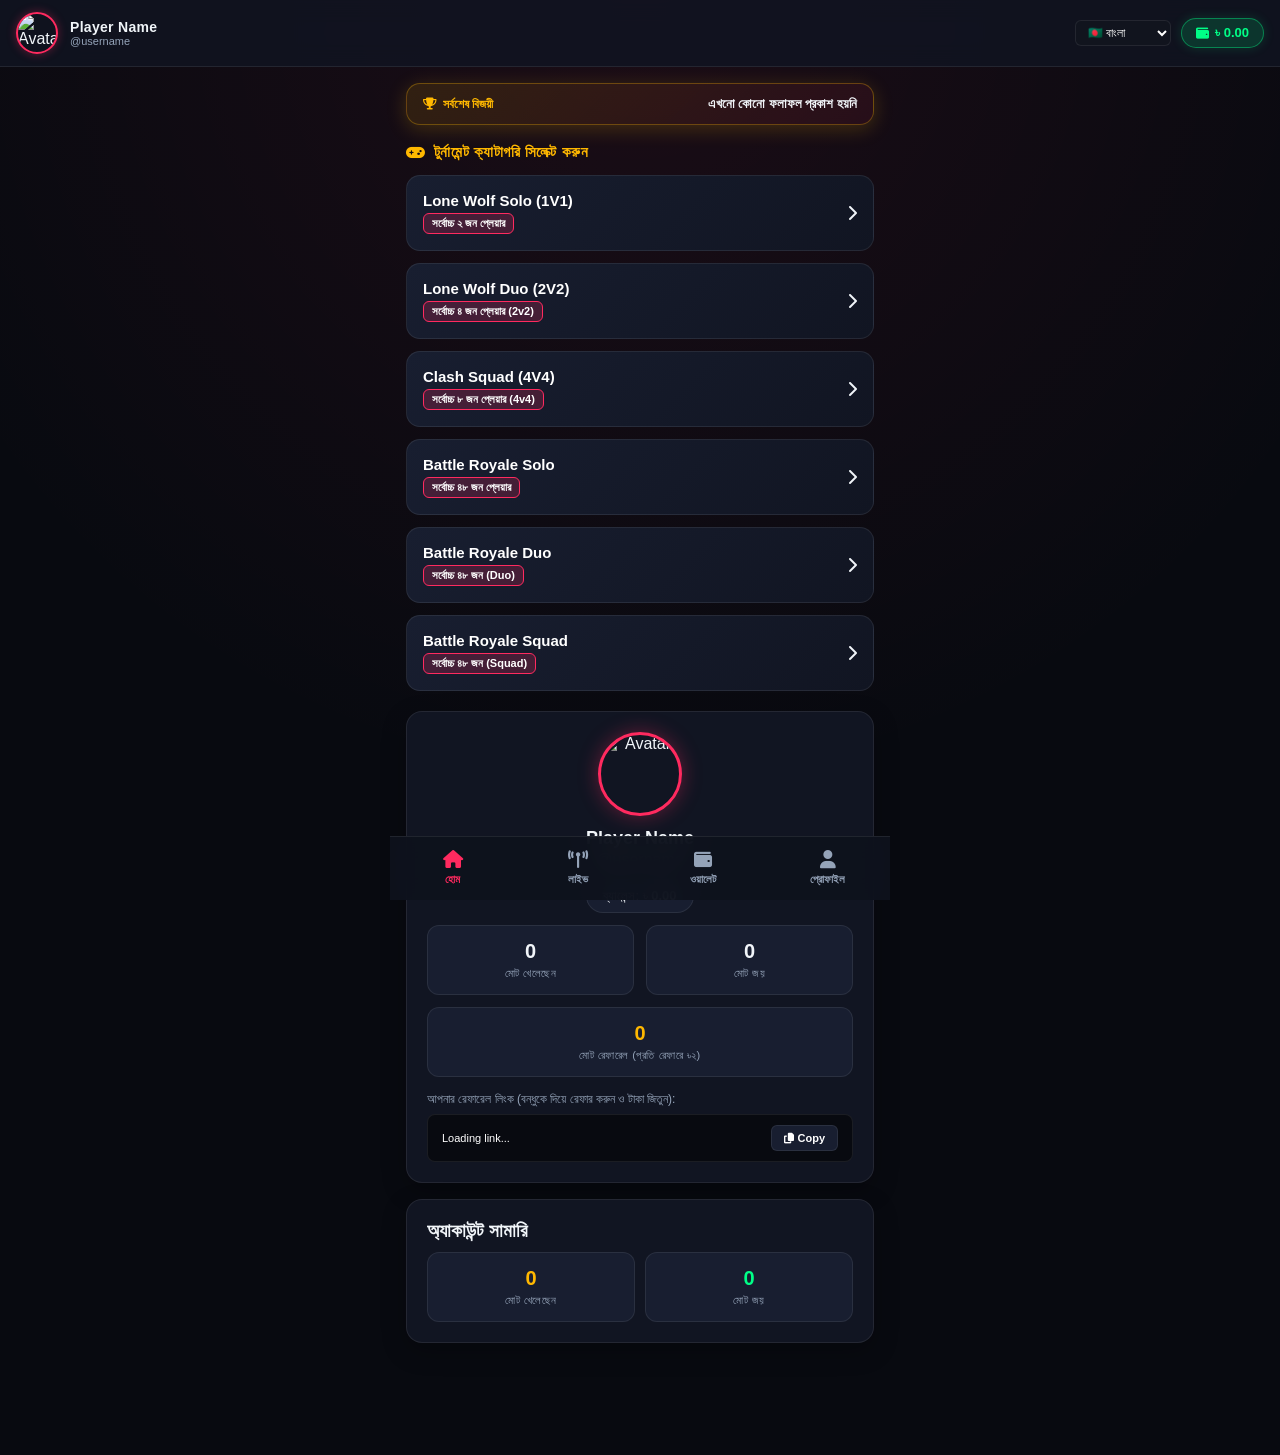
==== commit 826601cc: "Update index.html" ====
--- a/index.html
+++ b/index.html
@@ -220,18 +220,44 @@
       </div>
     </section>
 
-    <!-- PAGE 4: PROFILE PAGE -->
-    <section id="page-profile" class="page-section">
-      <div class="profile-card user-profile-header">
-        <img id="profile-user-avatar" src="https://via.placeholder.com/80" alt="Profile Picture">
-        <h2 id="profile-user-name">Player Name</h2>
-        <span id="profile-user-id" class="user-username">@username</span>
-        <div class="profile-balance-badge" style="margin-top: 8px;">
-          <span data-i18n="current_balance">অ্যাকাউন্ট ব্যালেন্স: </span>
-          <strong>৳ <span id="profile-balance-display">0.00</span></strong>
-        </div>
-      </div>
-
+    <!-- Profile Card with Referrals -->
+<div class="profile-card">
+  <div class="user-profile-header">
+    <img id="profile-user-avatar" src="" alt="Avatar">
+    <h2 id="profile-user-name">Player Name</h2>
+    <span id="profile-user-id">@username</span>
+    
+    <div class="profile-balance-badge">
+      ব্যালেন্স: ৳ <strong id="profile-balance-display">0.00</strong>
+    </div>
+  </div>
+
+  <div class="profile-stats-grid">
+    <div class="stat-box">
+      <div class="stat-val" id="stat-played">0</div>
+      <div class="stat-lbl">মোট খেলেছেন</div>
+    </div>
+    <div class="stat-box">
+      <div class="stat-val" id="stat-wins">0</div>
+      <div class="stat-lbl">মোট জয়</div>
+    </div>
+    <div class="stat-box" style="grid-column: span 2;">
+      <div class="stat-val" id="stat-referrals" style="color: var(--gold-color);">0</div>
+      <div class="stat-lbl">মোট রেফারেল (প্রতি রেফারে ৳২)</div>
+    </div>
+  </div>
+
+  <!-- Referral Link Box -->
+  <div style="margin-top: 15px;">
+    <label style="font-size: 12px; color: var(--text-sub); display: block; margin-bottom: 5px;">আপনার রেফারেল লিংক (বন্ধুকে দিয়ে রেফার করুন ও টাকা জিতুন):</label>
+    <div class="copy-number-box">
+      <input type="text" id="referral-link-input" readonly style="background: transparent; border: none; color: #fff; width: 80%; font-size: 11px; outline: none;" value="Loading link...">
+      <button onclick="copyNumber('referral-link-input')"><i class="fa-solid fa-copy"></i> Copy</button>
+    </div>
+  </div>
+</div>
+
+      
       <!-- User Stats Overview -->
       <div class="profile-card">
         <h3 data-i18n="account_overview">অ্যাকাউন্ট সামারি</h3>
--- a/style.css
+++ b/style.css
@@ -1,95 +1,47 @@
 :root {
-  --bg-color: #0d0f17;
-  --card-bg: #161b26;
-  --accent-color: #ff4757;
-  --primary-glow: #2ed573;
-  --gold-color: #ffa502;
-  --text-main: #ffffff;
-  --text-sub: #a4b0be;
-  --border-color: #2f3542;
-  --nav-bg: #141824;
+  --bg-color: #080a10;
+  --card-bg: #111522;
+  --card-bg-light: #181e30;
+  --accent-color: #ff2a5f;
+  --accent-glow: rgba(255, 42, 95, 0.35);
+  --primary-glow: #00ff87;
+  --primary-glow-sub: rgba(0, 255, 135, 0.15);
+  --gold-color: #ffb800;
+  --gold-glow: rgba(255, 184, 0, 0.2);
+  --text-main: #f1f5f9;
+  --text-sub: #94a3b8;
+  --border-color: rgba(255, 255, 255, 0.08);
+  --border-focus: rgba(255, 42, 95, 0.5);
+  --nav-bg: rgba(14, 18, 29, 0.95);
 }
 
 * {
   box-sizing: border-box;
   margin: 0;
   padding: 0;
-  font-family: 'Segoe UI', Roboto, 'Hind Siliguri', Tahoma, Geneva, Verdana, sans-serif;
+  font-family: 'Segoe UI', Roboto, 'Hind Siliguri', -apple-system, sans-serif;
   user-select: none;
+  -webkit-tap-highlight-color: transparent;
 }
 
 body {
   background-color: var(--bg-color);
   color: var(--text-main);
-  padding-bottom: 70px;
+  padding-bottom: 80px;
   overflow-x: hidden;
-}
-
-/* Loading Screen & Language Selector */
-.loading-screen {
-  position: fixed;
-  top: 0; left: 0; right: 0; bottom: 0;
+  background-image: radial-gradient(circle at 50% 0%, rgba(255, 42, 95, 0.08) 0%, transparent 50%);
+}
+
+/* Custom Scrollbar */
+::-webkit-scrollbar {
+  width: 4px;
+}
+::-webkit-scrollbar-track {
   background: var(--bg-color);
-  z-index: 9999;
-  display: flex;
-  justify-content: center;
-  align-items: center;
-}
-
-.loader-content {
-  text-align: center;
-  width: 90%;
-  max-width: 320px;
-}
-
-.gaming-spinner {
-  width: 50px;
-  height: 50px;
-  border: 4px solid var(--border-color);
-  border-top: 4px solid var(--accent-color);
-  border-radius: 50%;
-  animation: spin 1s linear infinite;
-  margin: 0 auto 15px;
-}
-
-@keyframes spin {
-  0% { transform: rotate(0deg); }
-  100% { transform: rotate(360deg); }
-}
-
-.lang-selector-box {
-  margin-top: 20px;
-  background: var(--card-bg);
-  padding: 15px;
-  border-radius: 10px;
-  border: 1px solid var(--border-color);
-}
-
-.lang-selector-box p {
-  font-size: 13px;
-  color: var(--text-sub);
-  margin-bottom: 10px;
-}
-
-.lang-btn-group {
-  display: flex;
-  gap: 10px;
-}
-
-.lang-btn {
-  flex: 1;
-  padding: 10px;
-  border: 1px solid var(--accent-color);
-  background: rgba(255, 71, 87, 0.15);
-  color: #fff;
-  border-radius: 6px;
-  font-weight: bold;
-  cursor: pointer;
-  transition: all 0.2s ease;
-}
-
-.lang-btn:hover, .lang-btn:active {
-  background: var(--accent-color);
+}
+::-webkit-scrollbar-thumb {
+  background: var(--border-color);
+  border-radius: 4px;
 }
 
 /* App Header */
@@ -98,7 +50,8 @@
   justify-content: space-between;
   align-items: center;
   padding: 12px 16px;
-  background: var(--card-bg);
+  background: rgba(17, 21, 34, 0.85);
+  backdrop-filter: blur(12px);
   border-bottom: 1px solid var(--border-color);
   position: sticky;
   top: 0;
@@ -108,15 +61,16 @@
 .user-profile {
   display: flex;
   align-items: center;
-  gap: 10px;
+  gap: 12px;
 }
 
 .user-profile img {
-  width: 40px;
-  height: 40px;
+  width: 42px;
+  height: 42px;
   border-radius: 50%;
   border: 2px solid var(--accent-color);
   object-fit: cover;
+  box-shadow: 0 0 10px var(--accent-glow);
 }
 
 .user-details {
@@ -125,9 +79,10 @@
 }
 
 .user-name {
-  font-weight: bold;
+  font-weight: 700;
   font-size: 14px;
   color: var(--text-main);
+  letter-spacing: 0.3px;
 }
 
 .user-username {
@@ -136,68 +91,81 @@
 }
 
 .user-balance {
-  background: rgba(46, 213, 115, 0.15);
-  border: 1px solid var(--primary-glow);
-  padding: 6px 12px;
+  background: var(--primary-glow-sub);
+  border: 1px solid rgba(0, 255, 135, 0.4);
+  padding: 6px 14px;
   border-radius: 20px;
   color: var(--primary-glow);
-  font-weight: bold;
-  font-size: 14px;
-  display: flex;
-  align-items: center;
-  gap: 4px;
+  font-weight: 700;
+  font-size: 13px;
+  display: flex;
+  align-items: center;
+  gap: 6px;
+  box-shadow: 0 0 12px rgba(0, 255, 135, 0.15);
 }
 
 /* Main Content & Sections */
 .main-content {
-  padding: 15px;
+  padding: 16px;
+  max-width: 500px;
+  margin: 0 auto;
 }
 
 .page-section {
   display: none;
+  animation: fadeIn 0.25s ease-in-out;
 }
 
 .page-section.active {
   display: block;
 }
 
+@keyframes fadeIn {
+  from { opacity: 0; transform: translateY(6px); }
+  to { opacity: 1; transform: translateY(0); }
+}
+
 .section-title {
-  font-size: 16px;
-  margin-bottom: 12px;
+  font-size: 15px;
+  font-weight: 700;
+  margin-bottom: 14px;
   color: var(--gold-color);
   display: flex;
   align-items: center;
   gap: 8px;
+  text-transform: uppercase;
+  letter-spacing: 0.5px;
 }
 
 /* Winner Banner */
 .winner-card {
-  background: linear-gradient(135deg, #1e272e, #2f3542);
-  border: 1px solid var(--gold-color);
-  border-radius: 12px;
-  padding: 12px 15px;
-  margin-bottom: 15px;
-  display: flex;
-  align-items: center;
-  justify-content: space-between;
+  background: linear-gradient(135deg, rgba(255, 184, 0, 0.12), rgba(255, 42, 95, 0.08));
+  border: 1px solid rgba(255, 184, 0, 0.3);
+  border-radius: 14px;
+  padding: 12px 16px;
+  margin-bottom: 18px;
+  display: flex;
+  align-items: center;
+  justify-content: space-between;
+  box-shadow: 0 4px 20px var(--gold-glow);
 }
 
 .winner-badge {
   color: var(--gold-color);
-  font-size: 13px;
-  font-weight: bold;
+  font-size: 12px;
+  font-weight: 700;
   display: flex;
   align-items: center;
   gap: 6px;
 }
 
 .winner-name {
-  font-weight: bold;
+  font-weight: 600;
   font-size: 13px;
   color: var(--text-main);
 }
 
-/* Match Category Cards System */
+/* Category Cards Grid */
 .match-categories-grid {
   display: grid;
   grid-template-columns: repeat(1, 1fr);
@@ -207,303 +175,431 @@
 
 .category-card {
   position: relative;
-  border-radius: 12px;
+  background: linear-gradient(135deg, var(--card-bg-light), var(--card-bg));
+  border-radius: 14px;
   overflow: hidden;
   border: 1px solid var(--border-color);
   cursor: pointer;
-  height: 130px;
-  transition: transform 0.2s ease, border-color 0.2s ease;
+  padding: 16px;
+  transition: all 0.2s cubic-bezier(0.4, 0, 0.2, 1);
 }
 
 .category-card:active {
   transform: scale(0.98);
   border-color: var(--accent-color);
-}
-
-.banner-img {
-  width: 100%;
-  height: 100%;
-  object-fit: cover;
-  display: block;
+  box-shadow: 0 0 15px var(--accent-glow);
 }
 
 .card-overlay {
-  position: absolute;
-  bottom: 0; left: 0; right: 0;
-  background: linear-gradient(0deg, rgba(0,0,0,0.95) 0%, rgba(0,0,0,0.4) 70%, transparent 100%);
-  padding: 10px 15px;
-  display: flex;
-  justify-content: space-between;
-  align-items: flex-end;
+  display: flex;
+  justify-content: space-between;
+  align-items: center;
 }
 
 .card-overlay h4 {
   font-size: 15px;
+  font-weight: 700;
   color: #fff;
-  text-shadow: 1px 1px 3px #000;
+  margin-bottom: 4px;
 }
 
 .mode-badge {
-  background: var(--accent-color);
-  font-size: 10px;
-  padding: 3px 8px;
-  border-radius: 4px;
-  font-weight: bold;
-  color: #fff;
-}
-
-.btn-back {
-  background: var(--border-color);
-  color: #fff;
-  border: none;
-  padding: 8px 14px;
-  border-radius: 6px;
-  margin-bottom: 12px;
-  cursor: pointer;
-  font-size: 13px;
-  display: inline-flex;
-  align-items: center;
-  gap: 6px;
-}
-
-/* Tournament Details Card */
-.tournament-card {
-  background: var(--card-bg);
-  border-radius: 12px;
-  padding: 15px;
-  border: 1px solid var(--border-color);
-  margin-bottom: 15px;
-}
-
-.card-header {
-  display: flex;
-  justify-content: space-between;
-  align-items: center;
-  margin-bottom: 12px;
-}
-
-.card-header h3 {
-  font-size: 16px;
-  color: var(--text-main);
-}
-
-.match-time {
-  font-size: 12px;
-  color: var(--accent-color);
-  background: rgba(255, 71, 87, 0.1);
-  padding: 4px 8px;
-  border-radius: 5px;
-  display: inline-flex;
-  align-items: center;
-  gap: 5px;
-}
-
-.prize-pool-grid {
-  display: grid;
-  grid-template-columns: repeat(3, 1fr);
-  gap: 10px;
-  margin-bottom: 12px;
-}
-
-.prize-item {
-  background: #11141e;
-  padding: 8px;
-  border-radius: 8px;
-  text-align: center;
-  border: 1px solid rgba(255,255,255,0.05);
-}
-
-.prize-rank {
-  display: block;
-  font-size: 11px;
-  color: var(--text-sub);
-}
-
-.prize-val {
-  font-weight: bold;
-  color: var(--gold-color);
-  font-size: 14px;
-}
-
-.entry-fee-box {
-  margin-bottom: 12px;
-  font-size: 14px;
-  background: #11141e;
-  padding: 8px 12px;
-  border-radius: 6px;
-  display: flex;
-  justify-content: space-between;
-  align-items: center;
-}
-
-.slots-progress {
-  margin-bottom: 15px;
-}
-
-.progress-info {
-  display: flex;
-  justify-content: space-between;
-  font-size: 12px;
-  margin-bottom: 6px;
-  color: var(--text-sub);
-}
-
-.progress-bar-bg {
-  width: 100%;
-  height: 8px;
-  background: var(--border-color);
-  border-radius: 4px;
-  overflow: hidden;
-}
-
-.progress-bar-fill {
-  height: 100%;
-  background: var(--primary-glow);
-  transition: width 0.3s ease;
-}
-
-/* Joined Players Grid */
-.joined-players-container {
-  background: var(--card-bg);
-  padding: 15px;
-  border-radius: 12px;
-  border: 1px solid var(--border-color);
-  margin-top: 15px;
-}
-
-.joined-players-container h4 {
-  font-size: 14px;
-  color: var(--text-sub);
-  margin-bottom: 10px;
-}
-
-.slots-grid {
-  display: grid;
-  grid-template-columns: repeat(2, 1fr);
-  gap: 8px;
-  max-height: 250px;
-  overflow-y: auto;
-}
-
-.slot-item {
-  background: #11141e;
-  padding: 8px 10px;
-  border-radius: 6px;
-  font-size: 12px;
-  display: flex;
-  gap: 8px;
-  align-items: center;
-  border: 1px solid rgba(255,255,255,0.03);
-}
-
-.slot-num {
-  color: var(--accent-color);
-  font-weight: bold;
-  min-width: 24px;
-}
-
-.slot-name {
-  color: var(--text-main);
-  white-space: nowrap;
-  overflow: hidden;
-  text-overflow: ellipsis;
-}
-
-/* Live Page Styles */
-.live-match-card {
-  background: var(--card-bg);
-  border: 1px solid var(--accent-color);
-  border-radius: 12px;
-  padding: 15px;
-  margin-bottom: 15px;
-  position: relative;
-}
-
-.live-status-badge {
-  position: absolute;
-  top: 12px; right: 12px;
-  background: rgba(255, 71, 87, 0.2);
-  color: var(--accent-color);
+  display: inline-block;
+  background: rgba(255, 42, 95, 0.2);
   border: 1px solid var(--accent-color);
   font-size: 11px;
   padding: 3px 8px;
+  border-radius: 6px;
+  font-weight: 600;
+  color: #fff;
+}
+
+.btn-back {
+  background: var(--card-bg-light);
+  color: #fff;
+  border: 1px solid var(--border-color);
+  padding: 8px 14px;
+  border-radius: 8px;
+  margin-bottom: 14px;
+  cursor: pointer;
+  font-size: 13px;
+  font-weight: 600;
+  display: inline-flex;
+  align-items: center;
+  gap: 8px;
+  transition: all 0.2s;
+}
+
+.btn-back:active {
+  background: var(--border-color);
+}
+
+/* Tournament Match Card */
+.tournament-card {
+  background: var(--card-bg);
+  border-radius: 16px;
+  padding: 16px;
+  border: 1px solid var(--border-color);
+  margin-bottom: 16px;
+  box-shadow: 0 8px 24px rgba(0, 0, 0, 0.3);
+}
+
+.card-header {
+  display: flex;
+  justify-content: space-between;
+  align-items: center;
+  margin-bottom: 14px;
+}
+
+.card-header h3 {
+  font-size: 15px;
+  font-weight: 700;
+  color: var(--text-main);
+}
+
+.match-time {
+  font-size: 11px;
+  font-weight: 600;
+  color: var(--accent-color);
+  background: rgba(255, 42, 95, 0.12);
+  border: 1px solid rgba(255, 42, 95, 0.3);
+  padding: 4px 10px;
+  border-radius: 20px;
+  display: inline-flex;
+  align-items: center;
+  gap: 5px;
+}
+
+.prize-pool-grid {
+  display: grid;
+  grid-template-columns: repeat(1, 1fr);
+  gap: 8px;
+  margin-bottom: 12px;
+}
+
+.prize-item {
+  background: var(--card-bg-light);
+  padding: 10px 14px;
+  border-radius: 10px;
+  display: flex;
+  justify-content: space-between;
+  align-items: center;
+  border: 1px solid var(--border-color);
+}
+
+.prize-rank {
+  font-size: 12px;
+  color: var(--text-sub);
+}
+
+.prize-val {
+  font-weight: 700;
+  color: var(--gold-color);
+  font-size: 15px;
+}
+
+.entry-fee-box {
+  margin-bottom: 14px;
+  font-size: 13px;
+  background: var(--card-bg-light);
+  padding: 10px 14px;
+  border-radius: 10px;
+  display: flex;
+  justify-content: space-between;
+  align-items: center;
+  border: 1px solid var(--border-color);
+}
+
+.slots-progress {
+  margin-bottom: 16px;
+}
+
+.progress-info {
+  display: flex;
+  justify-content: space-between;
+  font-size: 12px;
+  margin-bottom: 6px;
+  color: var(--text-sub);
+}
+
+.progress-bar-bg {
+  width: 100%;
+  height: 7px;
+  background: var(--card-bg-light);
+  border-radius: 10px;
+  overflow: hidden;
+  border: 1px solid var(--border-color);
+}
+
+.progress-bar-fill {
+  height: 100%;
+  background: linear-gradient(90deg, #00ff87, #60efff);
+  border-radius: 10px;
+  transition: width 0.4s cubic-bezier(0.4, 0, 0.2, 1);
+}
+
+/* =========================================
+   PROFILES SECTION FIXES (FIXED OVERFLOW)
+   ========================================= */
+.profile-card {
+  background: var(--card-bg);
+  padding: 20px;
+  border-radius: 16px;
+  border: 1px solid var(--border-color);
+  margin-bottom: 16px;
+  box-shadow: 0 8px 24px rgba(0,0,0,0.25);
+}
+
+.user-profile-header {
+  text-align: center;
+  display: flex;
+  flex-direction: column;
+  align-items: center;
+  justify-content: center;
+}
+
+/* প্রোফাইল পিকচার ফিক্স: গোল ফ্রেম, পারফেক্ট সাইজ ও গ্লো */
+.user-profile-header img, #profile-user-avatar {
+  width: 84px !important;
+  height: 84px !important;
+  max-width: 84px !important;
+  max-height: 84px !important;
+  min-width: 84px !important;
+  min-height: 84px !important;
+  border-radius: 50% !important;
+  object-fit: cover !important;
+  border: 3px solid var(--accent-color) !important;
+  box-shadow: 0 0 20px var(--accent-glow) !important;
+  margin: 0 auto 12px auto !important;
+  display: block !important;
+}
+
+.user-profile-header h2 {
+  font-size: 18px;
+  font-weight: 700;
+  color: var(--text-main);
+  margin-bottom: 2px;
+}
+
+.profile-balance-badge {
+  background: var(--card-bg-light);
+  border: 1px solid var(--border-color);
+  padding: 8px 16px;
+  border-radius: 20px;
+  font-size: 13px;
+  margin-top: 10px;
+  display: inline-block;
+}
+
+.profile-stats-grid {
+  display: grid;
+  grid-template-columns: repeat(2, 1fr);
+  gap: 12px;
+  margin-top: 12px;
+}
+
+.stat-box {
+  background: var(--card-bg-light) !important;
+  border: 1px solid var(--border-color);
+  padding: 14px !important;
+  border-radius: 12px !important;
+  text-align: center;
+}
+
+.stat-val {
+  font-size: 20px !important;
+  font-weight: 800 !important;
+}
+
+.stat-lbl {
+  font-size: 11px !important;
+  color: var(--text-sub) !important;
+  margin-top: 4px;
+  text-transform: uppercase;
+  letter-spacing: 0.5px;
+}
+
+/* Wallet Section & Tabs */
+.wallet-action-card {
+  background: var(--card-bg);
+  padding: 18px;
+  border-radius: 16px;
+  border: 1px solid var(--border-color);
+  margin-bottom: 16px;
+}
+
+.total-bal-display {
+  text-align: center;
+  padding: 10px 0;
+}
+
+.total-bal-display span {
+  font-size: 12px;
+  color: var(--text-sub);
+  text-transform: uppercase;
+}
+
+.total-bal-display h1 {
+  font-size: 32px;
+  font-weight: 800;
+  color: var(--primary-glow);
+  margin-top: 4px;
+  text-shadow: 0 0 15px rgba(0, 255, 135, 0.2);
+}
+
+.wallet-tabs {
+  display: flex;
+  gap: 8px;
+  margin-bottom: 16px;
+  background: var(--card-bg-light);
+  padding: 4px;
   border-radius: 12px;
-  font-weight: bold;
-  display: flex;
-  align-items: center;
-  gap: 5px;
-}
-
-.pulse-dot {
-  width: 6px;
-  height: 6px;
+  border: 1px solid var(--border-color);
+}
+
+.wallet-tab-btn {
+  flex: 1;
+  padding: 10px;
+  background: transparent;
+  border: none;
+  color: var(--text-sub);
+  font-weight: 600;
+  font-size: 12px;
+  border-radius: 8px;
+  cursor: pointer;
+  transition: all 0.2s;
+  display: flex;
+  align-items: center;
+  justify-content: center;
+  gap: 6px;
+}
+
+.wallet-tab-btn.active {
+  background: var(--card-bg);
+  color: #fff;
+  border: 1px solid var(--border-color);
+  box-shadow: 0 2px 8px rgba(0,0,0,0.3);
+}
+
+.wallet-tab-content {
+  display: none;
+}
+
+.wallet-tab-content.active {
+  display: block;
+}
+
+.deposit-methods {
+  display: flex;
+  gap: 10px;
+  margin: 12px 0;
+}
+
+.dep-tab-btn {
+  flex: 1;
+  padding: 10px;
+  background: var(--card-bg-light);
+  border: 1px solid var(--border-color);
+  color: var(--text-sub);
+  border-radius: 10px;
+  font-size: 12px;
+  font-weight: 600;
+  cursor: pointer;
+  transition: all 0.2s;
+}
+
+.dep-tab-btn.active {
+  border-color: var(--accent-color);
+  background: rgba(255, 42, 95, 0.15);
+  color: #fff;
+  box-shadow: 0 0 12px var(--accent-glow);
+}
+
+.dep-tab-content {
+  background: var(--card-bg-light);
+  padding: 14px;
+  border-radius: 12px;
+  border: 1px solid var(--border-color);
+  margin-bottom: 14px;
+}
+
+.copy-number-box {
+  display: flex;
+  justify-content: space-between;
+  align-items: center;
+  background: var(--bg-color);
+  padding: 10px 14px;
+  border-radius: 8px;
+  margin-top: 8px;
+  border: 1px solid var(--border-color);
+}
+
+.copy-number-box strong {
+  color: var(--gold-color);
+  font-size: 15px;
+  letter-spacing: 0.5px;
+}
+
+.copy-number-box button {
+  background: var(--card-bg-light);
+  border: 1px solid var(--border-color);
+  color: #fff;
+  padding: 6px 12px;
+  border-radius: 6px;
+  cursor: pointer;
+  font-size: 11px;
+  font-weight: 600;
+}
+
+.copy-number-box button:active {
   background: var(--accent-color);
-  border-radius: 50%;
-  animation: pulse 1.2s infinite;
-}
-
-@keyframes pulse {
-  0% { opacity: 1; }
-  50% { opacity: 0.3; }
-  100% { opacity: 1; }
-}
-
-.live-mode-text {
-  font-size: 12px;
-  color: var(--text-sub);
-  margin-top: 4px;
-}
-
-.credentials-container {
-  background: #11141e;
-  padding: 10px 12px;
-  border-radius: 8px;
-  margin-top: 12px;
-  display: flex;
-  flex-direction: column;
-  gap: 8px;
-  border: 1px dashed var(--primary-glow);
-}
-
-.cred-item {
-  display: flex;
-  justify-content: space-between;
-  align-items: center;
+}
+
+/* Forms & Inputs */
+.form-group {
+  margin-bottom: 12px;
+}
+
+.gaming-input {
+  width: 100%;
+  padding: 12px 14px;
+  background: var(--card-bg-light);
+  border: 1px solid var(--border-color);
+  border-radius: 10px;
+  color: #fff;
   font-size: 13px;
-}
-
-.cred-item strong {
-  color: var(--primary-glow);
-  letter-spacing: 0.5px;
-}
-
-.cred-item button {
-  background: var(--border-color);
-  border: none;
-  color: #fff;
-  padding: 4px 8px;
-  border-radius: 4px;
-  cursor: pointer;
-  font-size: 12px;
-}
-
-.cred-item button:active {
-  background: var(--accent-color);
+  outline: none;
+  transition: border-color 0.2s;
+}
+
+.gaming-input:focus {
+  border-color: var(--accent-color);
+  box-shadow: 0 0 10px var(--accent-glow);
+}
+
+.limit-note {
+  font-size: 11px;
+  color: var(--text-sub);
+  margin-bottom: 10px;
 }
 
 /* Buttons */
 .btn-primary-glow {
   width: 100%;
-  padding: 12px;
+  padding: 14px;
   border: none;
-  background: linear-gradient(90deg, #ff4757, #ff6b81);
+  background: linear-gradient(135deg, #ff2a5f, #ff6b81);
   color: #fff;
-  font-weight: bold;
+  font-weight: 700;
   font-size: 14px;
-  border-radius: 8px;
-  cursor: pointer;
-  box-shadow: 0 4px 15px rgba(255, 71, 87, 0.4);
-  transition: opacity 0.2s;
+  border-radius: 10px;
+  cursor: pointer;
+  box-shadow: 0 4px 20px var(--accent-glow);
+  transition: all 0.2s;
+}
+
+.btn-primary-glow:active {
+  transform: scale(0.98);
 }
 
 .btn-primary-glow:disabled {
@@ -514,203 +610,80 @@
 
 .btn-secondary {
   width: 100%;
-  padding: 12px;
+  padding: 14px;
   border: none;
-  background: var(--border-color);
-  color: var(--text-sub);
-  font-weight: bold;
-  font-size: 14px;
-  border-radius: 8px;
-  transition: all 0.2s ease;
-}
-
-.btn-secondary:not(:disabled) {
   background: var(--primary-glow);
   color: #000;
-  cursor: pointer;
-  box-shadow: 0 4px 15px rgba(46, 213, 115, 0.3);
-}
-
-/* Wallet, Deposit & Settings Cards */
-.wallet-action-card, .profile-card {
-  background: var(--card-bg);
-  padding: 15px;
+  font-weight: 700;
+  font-size: 14px;
+  border-radius: 10px;
+  cursor: pointer;
+  box-shadow: 0 4px 15px rgba(0, 255, 135, 0.3);
+  transition: all 0.2s;
+}
+
+.btn-secondary:active {
+  transform: scale(0.98);
+}
+
+/* History List */
+.history-list {
+  display: flex;
+  flex-direction: column;
+  gap: 10px;
+}
+
+.history-item {
+  background: var(--card-bg-light);
+  padding: 12px 14px;
+  border-radius: 10px;
+  border: 1px solid var(--border-color);
+  display: flex;
+  justify-content: space-between;
+  align-items: center;
+  font-size: 12px;
+}
+
+.status-badge {
+  padding: 3px 8px;
   border-radius: 12px;
-  border: 1px solid var(--border-color);
-  margin-bottom: 15px;
-}
-
-.wallet-action-card h4, .profile-card h3 {
-  font-size: 15px;
-  margin-bottom: 10px;
-  color: var(--text-main);
-}
-
-.total-bal-display {
-  text-align: center;
-  padding: 10px 0;
-}
-
-.total-bal-display span {
-  font-size: 12px;
-  color: var(--text-sub);
-}
-
-.total-bal-display h1 {
-  font-size: 28px;
+  font-size: 10px;
+  font-weight: 700;
+  text-transform: uppercase;
+}
+
+.status-badge.approved, .status-badge.completed {
+  background: rgba(0, 255, 135, 0.15);
   color: var(--primary-glow);
-  margin-top: 5px;
-}
-
-.form-group {
-  margin-bottom: 10px;
-}
-
-.gaming-input {
-  width: 100%;
-  padding: 10px 12px;
-  background: #11141e;
-  border: 1px solid var(--border-color);
-  border-radius: 6px;
-  color: #fff;
-  font-size: 13px;
-  outline: none;
-}
-
-.gaming-input:focus {
-  border-color: var(--accent-color);
-}
-
-.limit-note {
-  font-size: 11px;
-  color: var(--text-sub);
-  margin-bottom: 10px;
-}
-
-.deposit-methods {
-  display: flex;
-  gap: 10px;
-  margin-bottom: 12px;
-}
-
-.dep-tab-btn {
-  flex: 1;
-  padding: 8px 10px;
-  background: #11141e;
-  border: 1px solid var(--border-color);
-  color: var(--text-sub);
-  border-radius: 6px;
-  font-size: 12px;
-  cursor: pointer;
-  transition: all 0.2s ease;
-}
-
-.dep-tab-btn.active {
-  border-color: var(--accent-color);
-  background: rgba(255, 71, 87, 0.15);
-  color: #fff;
-  font-weight: bold;
-}
-
-.dep-tab-content {
-  display: none;
-  font-size: 13px;
-  margin-bottom: 12px;
-  background: #11141e;
-  padding: 12px;
-  border-radius: 8px;
-  border: 1px solid rgba(255,255,255,0.05);
-}
-
-.dep-tab-content.active {
-  display: block;
-}
-
-.bkash-pay-link {
-  display: inline-flex;
-  align-items: center;
-  gap: 6px;
-  margin-top: 8px;
-  color: #e2136e;
-  font-weight: bold;
-  text-decoration: none;
-  background: rgba(226, 19, 110, 0.1);
-  padding: 8px 12px;
-  border-radius: 6px;
-  border: 1px solid #e2136e;
-  font-size: 13px;
-}
-
-.copy-number-box {
-  display: flex;
-  justify-content: space-between;
-  align-items: center;
-  background: #0d0f17;
-  padding: 8px 12px;
-  border-radius: 6px;
-  margin-top: 6px;
-  border: 1px solid var(--border-color);
-}
-
-.copy-number-box button {
-  background: var(--border-color);
-  border: none;
-  color: #fff;
-  padding: 4px 8px;
-  border-radius: 4px;
-  cursor: pointer;
-}
-
-.setting-row {
-  display: flex;
-  justify-content: space-between;
-  align-items: center;
-  font-size: 13px;
-}
-
-.inline-select {
-  width: auto;
-  margin-bottom: 0;
-  padding: 6px 10px;
-}
-
-/* Earn / Coming Soon */
-.coming-soon-box {
-  text-align: center;
-  padding: 40px 20px;
-  background: var(--card-bg);
-  border-radius: 12px;
-  border: 1px solid var(--border-color);
-  margin-top: 20px;
-}
-
-.coming-icon {
-  font-size: 45px;
+  border: 1px solid rgba(0, 255, 135, 0.3);
+}
+
+.status-badge.pending {
+  background: rgba(255, 184, 0, 0.15);
+  color: var(--gold-color);
+  border: 1px solid rgba(255, 184, 0, 0.3);
+}
+
+.status-badge.rejected {
+  background: rgba(255, 42, 95, 0.15);
   color: var(--accent-color);
-  margin-bottom: 15px;
-}
-
-.coming-soon-box h2 {
-  font-size: 20px;
-  margin-bottom: 8px;
-}
-
-.coming-soon-box p {
-  font-size: 13px;
-  color: var(--text-sub);
-}
-
-/* Bottom Navigation */
+  border: 1px solid rgba(255, 42, 95, 0.3);
+}
+
+/* Bottom Nav Bar */
 .bottom-nav {
   position: fixed;
   bottom: 0; left: 0; right: 0;
-  height: 60px;
+  height: 64px;
   background: var(--nav-bg);
+  backdrop-filter: blur(12px);
   border-top: 1px solid var(--border-color);
   display: flex;
   justify-content: space-around;
   align-items: center;
   z-index: 500;
+  max-width: 500px;
+  margin: 0 auto;
 }
 
 .nav-item {
@@ -721,25 +694,28 @@
   flex-direction: column;
   align-items: center;
   font-size: 11px;
+  font-weight: 600;
   gap: 4px;
   cursor: pointer;
   flex: 1;
-  padding: 6px 0;
+  padding: 8px 0;
+  transition: all 0.2s;
 }
 
 .nav-item i {
-  font-size: 16px;
+  font-size: 18px;
 }
 
 .nav-item.active {
   color: var(--accent-color);
 }
 
-/* Modals & Join Wizard */
+/* Modals */
 .modal-overlay {
   position: fixed;
   top: 0; left: 0; right: 0; bottom: 0;
-  background: rgba(0,0,0,0.85);
+  background: rgba(0, 0, 0, 0.85);
+  backdrop-filter: blur(6px);
   z-index: 1000;
   display: flex;
   justify-content: center;
@@ -750,16 +726,17 @@
 .modal-card {
   background: var(--card-bg);
   border: 1px solid var(--border-color);
-  border-radius: 12px;
+  border-radius: 18px;
   width: 100%;
-  max-width: 350px;
-  padding: 20px;
+  max-width: 360px;
+  padding: 22px;
   position: relative;
+  box-shadow: 0 10px 30px rgba(0,0,0,0.5);
 }
 
 .modal-close {
   position: absolute;
-  top: 10px; right: 15px;
+  top: 14px; right: 16px;
   background: none;
   border: none;
   color: var(--text-sub);
@@ -777,21 +754,18 @@
 
 .wizard-step h3 {
   font-size: 16px;
-  margin-bottom: 8px;
+  font-weight: 700;
+  margin-bottom: 6px;
   color: var(--gold-color);
 }
 
 .wizard-step p {
   font-size: 12px;
   color: var(--text-sub);
-  margin-bottom: 12px;
-}
-
-/* Utility Helpers */
+  margin-bottom: 14px;
+}
+
+/* Helpers */
 .hidden {
   display: none !important;
-}
-
-.text-danger {
-  color: var(--accent-color);
-}
+  }
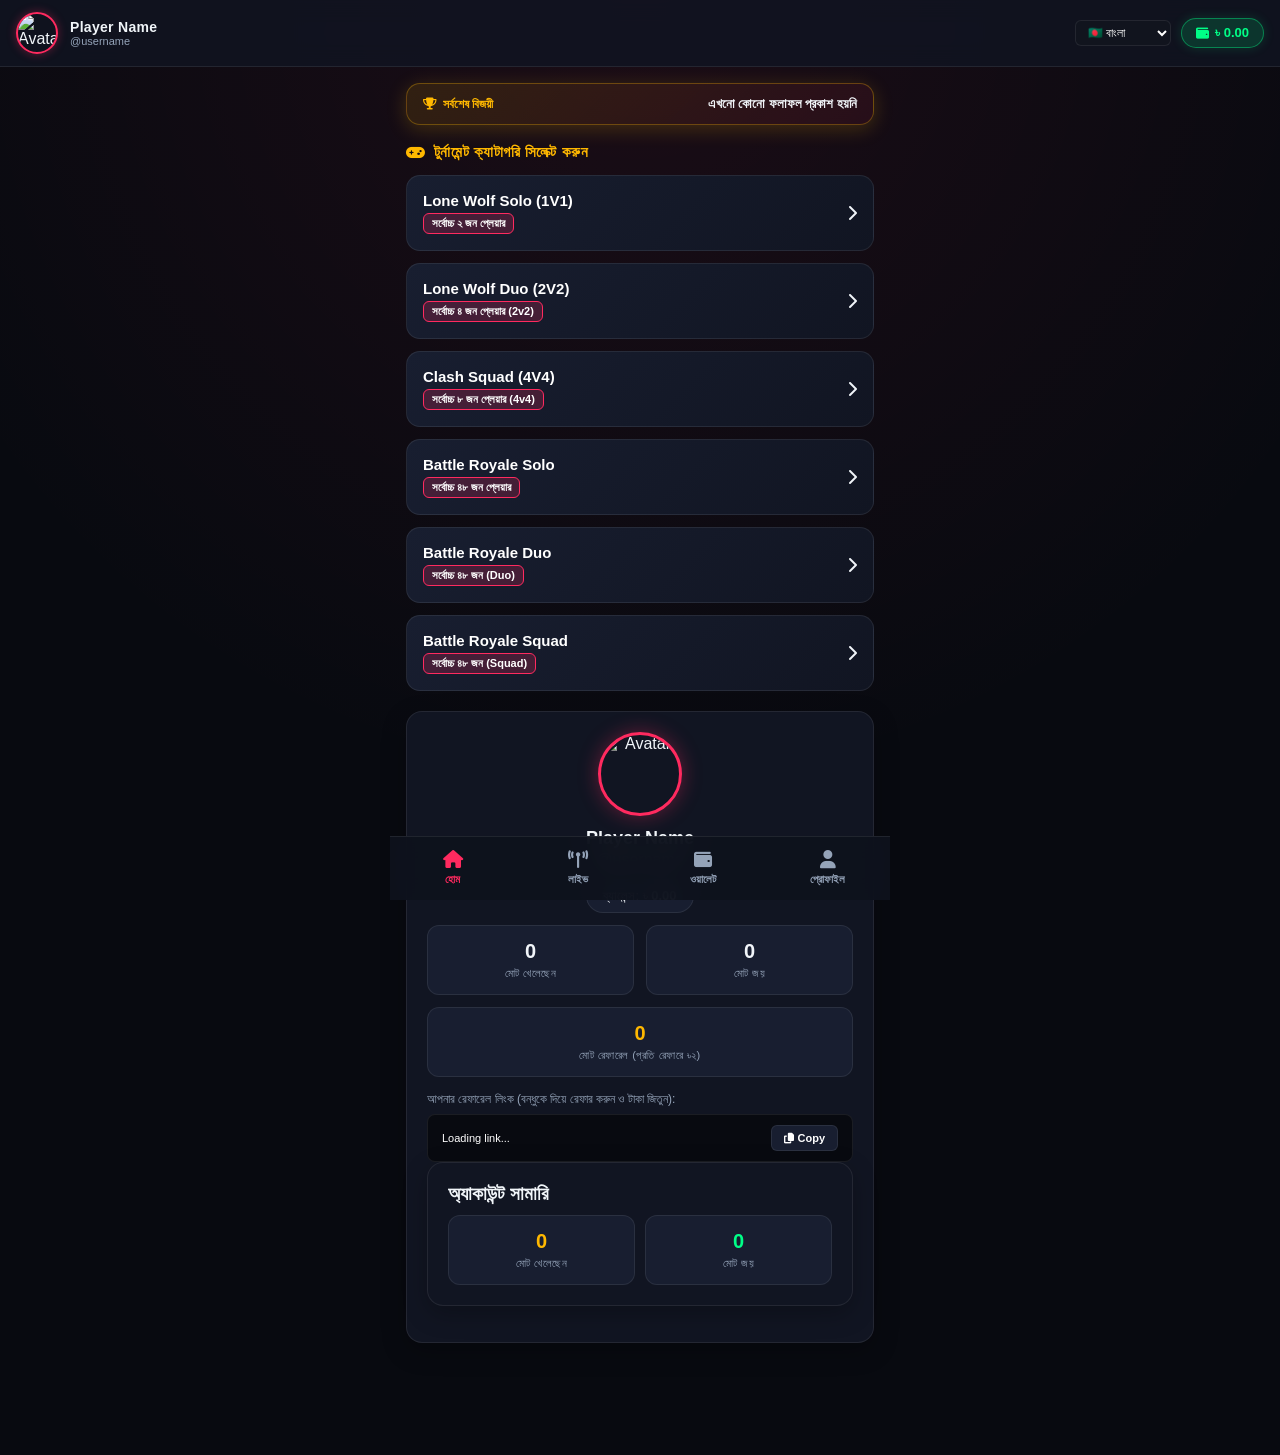
==== commit 7af2f50a: "Update index.html" ====
--- a/index.html
+++ b/index.html
@@ -255,7 +255,7 @@
       <button onclick="copyNumber('referral-link-input')"><i class="fa-solid fa-copy"></i> Copy</button>
     </div>
   </div>
-</div>
+
 
       
       <!-- User Stats Overview -->
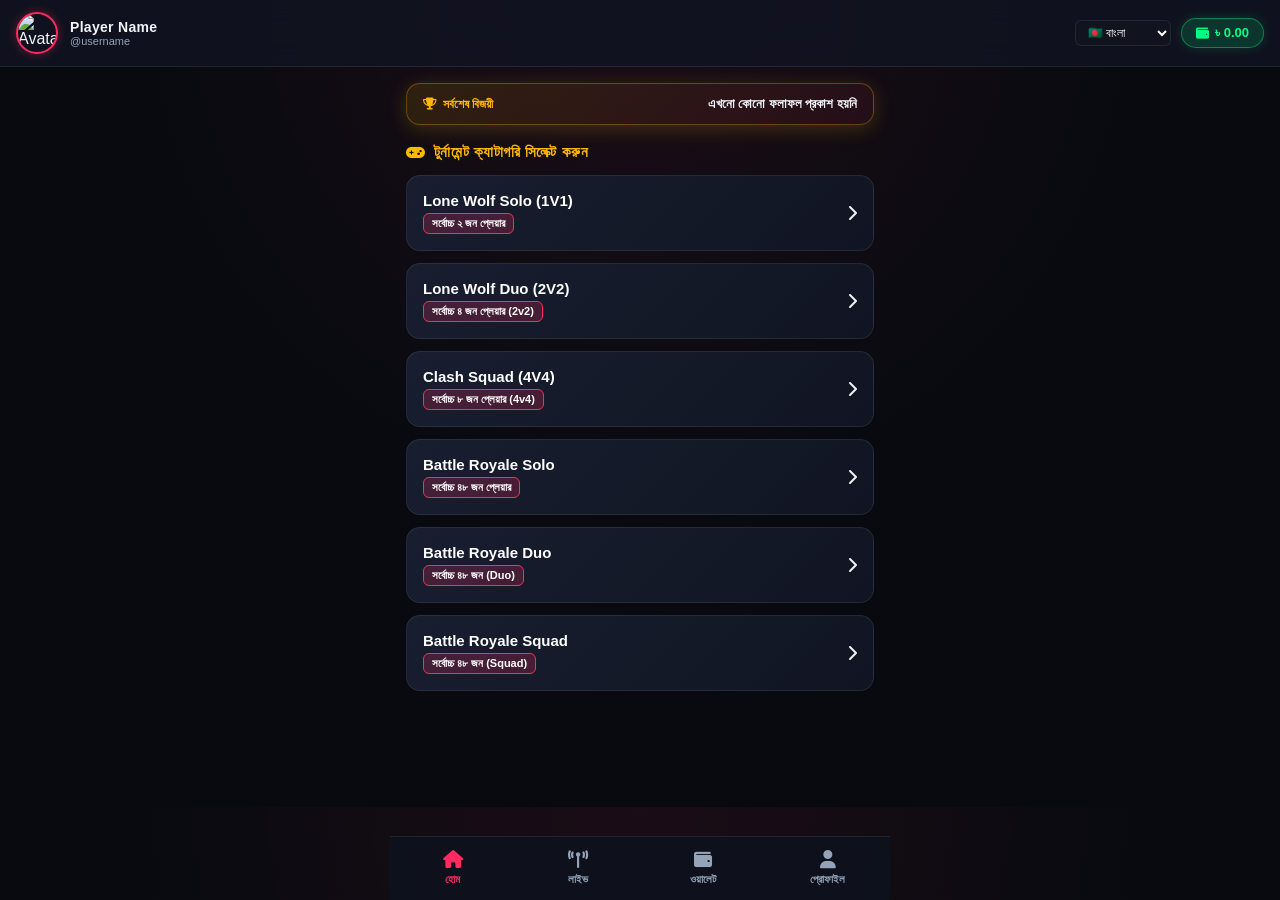
==== commit 3c31cdd8: "Update index.html" ====
--- a/index.html
+++ b/index.html
@@ -220,59 +220,55 @@
       </div>
     </section>
 
-    <!-- Profile Card with Referrals -->
-<div class="profile-card">
-  <div class="user-profile-header">
-    <img id="profile-user-avatar" src="" alt="Avatar">
+<!-- PAGE 4: PROFILE PAGE -->
+<section id="page-profile" class="page-section">
+  
+  <!-- Profile Header Card -->
+  <div class="profile-card user-profile-header">
+    <img id="profile-user-avatar" src="https://via.placeholder.com/80" alt="Profile Picture">
     <h2 id="profile-user-name">Player Name</h2>
-    <span id="profile-user-id">@username</span>
+    <span id="profile-user-id" class="user-username">@username</span>
+    <div class="profile-balance-badge" style="margin-top: 8px;">
+      <span data-i18n="current_balance">Account Balance: </span>
+      <strong>৳ <span id="profile-balance-display">0.00</span></strong>
+    </div>
+  </div>
+
+  <!-- Account Summary & Referral Card -->
+  <div class="profile-card" style="margin-top: 12px;">
+    <h3 data-i18n="account_overview" style="font-size: 15px; margin-bottom: 10px;">Account Overview</h3>
     
-    <div class="profile-balance-badge">
-      ব্যালেন্স: ৳ <strong id="profile-balance-display">0.00</strong>
+    <!-- User Stats Grid -->
+    <div class="profile-stats-grid" style="display: flex; gap: 10px;">
+      <div class="stat-box" style="flex: 1; background: #11141e; padding: 12px; border-radius: 8px; text-align: center;">
+        <span id="stat-played" class="stat-val" style="font-size: 18px; font-weight: bold; color: var(--gold-color); display: block;">0</span>
+        <span class="stat-lbl" style="display: block; font-size: 11px; color: var(--text-sub); margin-top: 4px;" data-i18n="matches_played">Matches Played</span>
+      </div>
+      <div class="stat-box" style="flex: 1; background: #11141e; padding: 12px; border-radius: 8px; text-align: center;">
+        <span id="stat-wins" class="stat-val" style="font-size: 18px; font-weight: bold; color: var(--primary-glow); display: block;">0</span>
+        <span class="stat-lbl" style="display: block; font-size: 11px; color: var(--text-sub); margin-top: 4px;" data-i18n="total_wins">Total Wins</span>
+      </div>
+    </div>
+
+    <!-- Referral Stats Box -->
+    <div class="stat-box" style="background: #11141e; padding: 12px; border-radius: 8px; text-align: center; margin-top: 10px;">
+      <span id="stat-referrals" class="stat-val" style="font-size: 18px; font-weight: bold; color: #2ed573; display: block;">0</span>
+      <span class="stat-lbl" style="display: block; font-size: 11px; color: var(--text-sub); margin-top: 4px;" data-i18n="total_referrals">Total Referrals (৳2 Bonus Each)</span>
+    </div>
+
+    <!-- Referral Link Copy Box -->
+    <div style="margin-top: 15px;">
+      <label style="font-size: 12px; color: var(--text-sub); display: block; margin-bottom: 6px;" data-i18n="referral_link_label">Your Referral Link (Share with friends to earn):</label>
+      <div class="copy-number-box" style="display: flex; align-items: center; justify-content: space-between; background: #11141e; padding: 8px 12px; border-radius: 6px; border: 1px solid #222;">
+        <input type="text" id="referral-link-input" readonly style="background: transparent; border: none; color: #fff; width: 75%; font-size: 11px; outline: none;" value="Loading link...">
+        <button onclick="copyNumber('referral-link-input')" style="background: var(--primary-glow, #3742fa); border: none; color: #fff; padding: 6px 12px; border-radius: 4px; font-size: 11px; cursor: pointer;">
+          <i class="fa-solid fa-copy"></i> <span data-i18n="copy">Copy</span>
+        </button>
+      </div>
     </div>
   </div>
 
-  <div class="profile-stats-grid">
-    <div class="stat-box">
-      <div class="stat-val" id="stat-played">0</div>
-      <div class="stat-lbl">মোট খেলেছেন</div>
-    </div>
-    <div class="stat-box">
-      <div class="stat-val" id="stat-wins">0</div>
-      <div class="stat-lbl">মোট জয়</div>
-    </div>
-    <div class="stat-box" style="grid-column: span 2;">
-      <div class="stat-val" id="stat-referrals" style="color: var(--gold-color);">0</div>
-      <div class="stat-lbl">মোট রেফারেল (প্রতি রেফারে ৳২)</div>
-    </div>
-  </div>
-
-  <!-- Referral Link Box -->
-  <div style="margin-top: 15px;">
-    <label style="font-size: 12px; color: var(--text-sub); display: block; margin-bottom: 5px;">আপনার রেফারেল লিংক (বন্ধুকে দিয়ে রেফার করুন ও টাকা জিতুন):</label>
-    <div class="copy-number-box">
-      <input type="text" id="referral-link-input" readonly style="background: transparent; border: none; color: #fff; width: 80%; font-size: 11px; outline: none;" value="Loading link...">
-      <button onclick="copyNumber('referral-link-input')"><i class="fa-solid fa-copy"></i> Copy</button>
-    </div>
-  </div>
-
-
-      
-      <!-- User Stats Overview -->
-      <div class="profile-card">
-        <h3 data-i18n="account_overview">অ্যাকাউন্ট সামারি</h3>
-        <div class="profile-stats-grid" style="display: flex; gap: 10px; margin-top: 10px;">
-          <div class="stat-box" style="flex: 1; background: #11141e; padding: 12px; border-radius: 8px; text-align: center;">
-            <span id="stat-played" class="stat-val" style="font-size: 18px; font-weight: bold; color: var(--gold-color);">0</span>
-            <span class="stat-lbl" style="display: block; font-size: 11px; color: var(--text-sub);" data-i18n="matches_played">মোট খেলেছেন</span>
-          </div>
-          <div class="stat-box" style="flex: 1; background: #11141e; padding: 12px; border-radius: 8px; text-align: center;">
-            <span id="stat-wins" class="stat-val" style="font-size: 18px; font-weight: bold; color: var(--primary-glow);">0</span>
-            <span class="stat-lbl" style="display: block; font-size: 11px; color: var(--text-sub);" data-i18n="total_wins">মোট জয়</span>
-          </div>
-        </div>
-      </div>
-    </section>
+</section>
 
   </main>
 
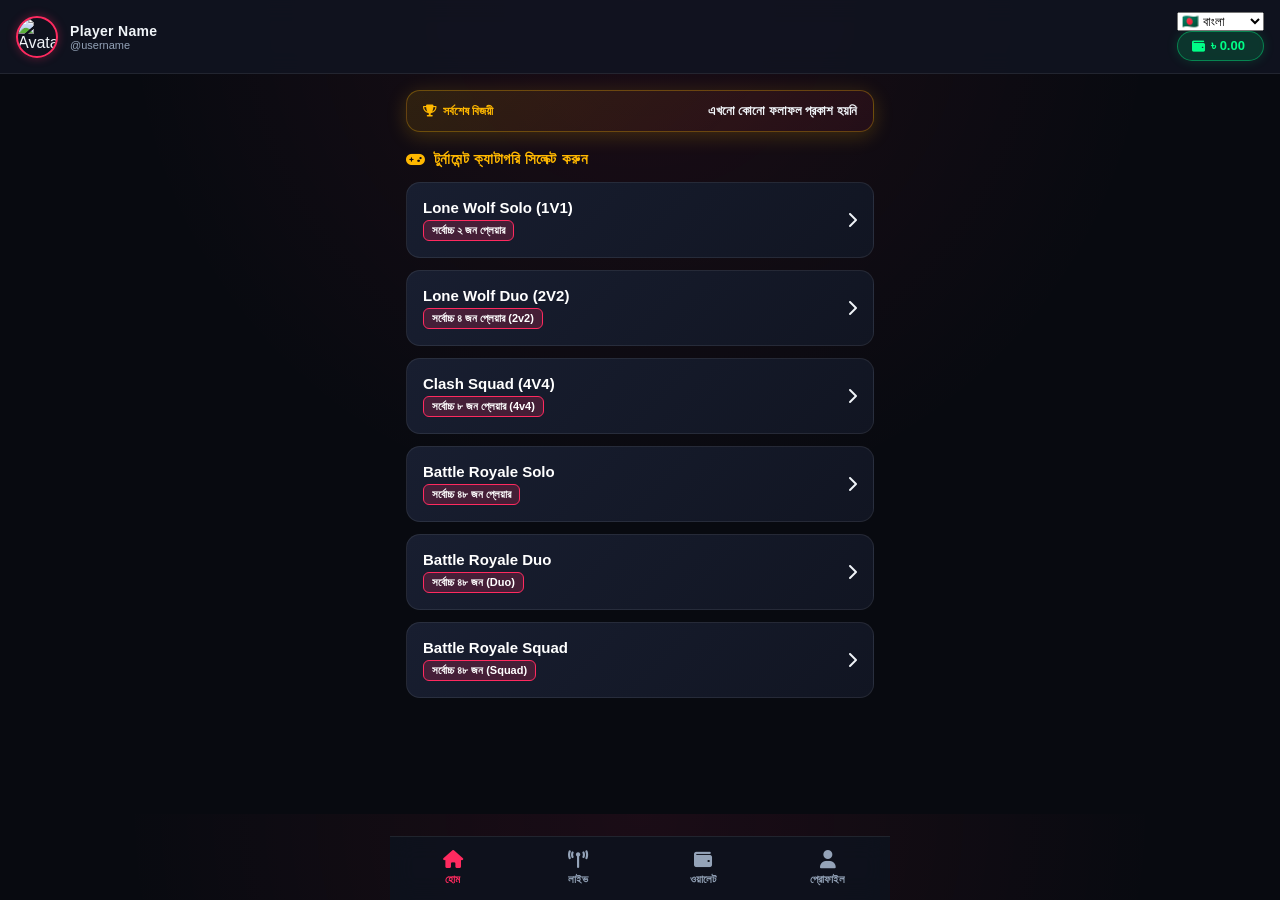
==== commit 55102236: "Update index.html" ====
--- a/index.html
+++ b/index.html
@@ -20,7 +20,7 @@
 </head>
 <body>
 
-  <!-- App Header -->
+  <!-- ==================== APP HEADER ==================== -->
   <header class="app-header">
     <div class="user-profile">
       <img id="header-user-avatar" src="https://via.placeholder.com/80" alt="Avatar">
@@ -30,9 +30,9 @@
       </div>
     </div>
     
-    <!-- Language Switcher & Wallet -->
-    <div class="header-right-box" style="display: flex; align-items: center; gap: 10px;">
-      <select id="language-selector" onchange="changeLanguage(this.value)" style="background: #11141e; color: #fff; border: 1px solid var(--border-color); padding: 4px 8px; border-radius: 6px; font-size: 12px; outline: none;">
+    <!-- Language Switcher & Wallet Balance -->
+    <div class="header-right-box">
+      <select id="language-selector" class="language-selector" onchange="changeLanguage(this.value)">
         <option value="bn">🇧🇩 বাংলা</option>
         <option value="en">🇬🇧 English</option>
       </select>
@@ -44,10 +44,10 @@
     </div>
   </header>
 
-  <!-- Main View Content -->
+  <!-- ==================== MAIN CONTENT ==================== -->
   <main class="main-content">
 
-    <!-- PAGE 1: HOME PAGE -->
+    <!-- PAGE 1: HOME PAGE (CATEGORIES & MATCHES) -->
     <section id="page-home" class="page-section active">
       <!-- Winner Banner -->
       <div class="winner-card">
@@ -60,10 +60,10 @@
 
       <h3 class="section-title"><i class="fa-solid fa-gamepad"></i> <span data-i18n="select_category">টুর্নামেন্ট ক্যাটাগরি সিলেক্ট করুন</span></h3>
       
-      <!-- 6 Category Cards Grid -->
+      <!-- Tournament Categories Grid -->
       <div id="category-list-view" class="match-categories-grid">
         
-        <!-- 1. Lone Wolf Solo 1V1 -->
+        <!-- Category 1: Lone Wolf Solo 1V1 -->
         <div class="category-card" onclick="openCategoryMatches('lone_wolf_1v1')">
           <div class="card-overlay">
             <div>
@@ -74,7 +74,7 @@
           </div>
         </div>
 
-        <!-- 2. Lone Wolf Duo 2V2 -->
+        <!-- Category 2: Lone Wolf Duo 2V2 -->
         <div class="category-card" onclick="openCategoryMatches('lone_wolf_2v2')">
           <div class="card-overlay">
             <div>
@@ -85,7 +85,7 @@
           </div>
         </div>
 
-        <!-- 3. Clash Squad 4V4 -->
+        <!-- Category 3: Clash Squad 4V4 -->
         <div class="category-card" onclick="openCategoryMatches('clash_squad_4v4')">
           <div class="card-overlay">
             <div>
@@ -96,7 +96,7 @@
           </div>
         </div>
 
-        <!-- 4. Battle Royale Solo -->
+        <!-- Category 4: Battle Royale Solo -->
         <div class="category-card" onclick="openCategoryMatches('br_solo')">
           <div class="card-overlay">
             <div>
@@ -107,7 +107,7 @@
           </div>
         </div>
 
-        <!-- 5. Battle Royale Duo -->
+        <!-- Category 5: Battle Royale Duo -->
         <div class="category-card" onclick="openCategoryMatches('br_duo')">
           <div class="card-overlay">
             <div>
@@ -118,7 +118,7 @@
           </div>
         </div>
 
-        <!-- 6. Battle Royale Squad -->
+        <!-- Category 6: Battle Royale Squad -->
         <div class="category-card" onclick="openCategoryMatches('br_squad')">
           <div class="card-overlay">
             <div>
@@ -131,7 +131,7 @@
 
       </div>
 
-      <!-- Active Matches Container View -->
+      <!-- Active Matches List View -->
       <div id="matches-list-view" class="hidden">
         <button class="btn-back" onclick="backToCategories()">
           <i class="fa-solid fa-arrow-left"></i> <span data-i18n="back_to_categories">ক্যাটাগরিতে ফিরে যান</span>
@@ -141,13 +141,13 @@
       </div>
     </section>
 
-    <!-- PAGE 2: LIVE PAGE -->
+    <!-- PAGE 2: LIVE MATCHES PAGE -->
     <section id="page-live" class="page-section">
       <h3 class="section-title"><i class="fa-solid fa-tower-broadcast"></i> <span data-i18n="live_matches">লাইভ রুম আইডি ও পাসওয়ার্ড</span></h3>
       <div id="live-matches-container"></div>
     </section>
 
-    <!-- PAGE 3: WALLET PAGE -->
+    <!-- PAGE 3: WALLET & TRANSACTIONS PAGE -->
     <section id="page-wallet" class="page-section">
       <div class="wallet-action-card">
         <div class="total-bal-display">
@@ -156,7 +156,7 @@
         </div>
       </div>
 
-      <!-- Wallet Nav Tabs -->
+      <!-- Wallet Tabs Navigation -->
       <div class="wallet-tabs">
         <button class="wallet-tab-btn active" onclick="switchWalletTab('deposit', event)">
           <i class="fa-solid fa-arrow-down-to-line"></i> <span data-i18n="deposit">ডিপোজিট</span>
@@ -169,7 +169,7 @@
         </button>
       </div>
 
-      <!-- Tab 1: Deposit -->
+      <!-- Wallet Tab 1: Deposit -->
       <div id="wallet-tab-deposit" class="wallet-tab-content active">
         <div class="wallet-action-card">
           <h4 data-i18n="deposit_money">টাকা ডিপোজিট করুন</h4>
@@ -179,22 +179,22 @@
           </div>
 
           <div class="dep-tab-content active">
-            <p class="limit-note" id="dep-instruction-text">bKash মার্চেন্ট নাম্বারে (Make Payment) করুন:</p>
+            <p class="limit-note" id="dep-instruction-text" data-i18n="bkash_payment_note">bKash মার্চেন্ট নাম্বারে (Make Payment) করুন:</p>
             <div class="copy-number-box">
               <strong id="dep-phone-number">01816640707</strong>
               <button onclick="copyNumber('dep-phone-number')"><i class="fa-solid fa-copy"></i> <span data-i18n="copy">কপি</span></button>
             </div>
           </div>
 
-          <div class="form-group" style="margin-top: 15px;">
-            <input type="number" id="dep-amount" class="gaming-input" placeholder="ডিপোজিট পরিমাণ (সর্বনিম্ন ৳৫০)">
-            <input type="text" id="dep-trxid" class="gaming-input" placeholder="Transaction ID (TrxID) দিন">
+          <div class="form-group form-spacing">
+            <input type="number" id="dep-amount" class="gaming-input" placeholder="ডিপোজিট পরিমাণ (সর্বনিম্ন ৳৫০)" data-i18n-ph="deposit_amount_ph">
+            <input type="text" id="dep-trxid" class="gaming-input" placeholder="Transaction ID (TrxID) দিন" data-i18n-ph="trxid_ph">
             <button class="btn-primary-glow" onclick="submitDeposit()" data-i18n="submit_deposit">ডিপোজিট রিকোয়েস্ট পাঠান</button>
           </div>
         </div>
       </div>
 
-      <!-- Tab 2: Withdraw -->
+      <!-- Wallet Tab 2: Withdraw -->
       <div id="wallet-tab-withdraw" class="wallet-tab-content">
         <div class="wallet-action-card">
           <h4 data-i18n="withdraw_winnings">টাকা উত্তোলন করুন</h4>
@@ -203,15 +203,15 @@
               <option value="bkash">bKash Personal</option>
               <option value="nagad">Nagad Personal</option>
             </select>
-            <input type="text" id="withdraw-number" class="gaming-input" placeholder="অ্যাকাউন্ট মোবাইল নম্বর লিখুন">
-            <input type="number" id="withdraw-amount" class="gaming-input" placeholder="উত্তোলনের পরিমাণ (সর্বনিম্ন ৳১০০)">
+            <input type="text" id="withdraw-number" class="gaming-input" placeholder="অ্যাকাউন্ট মোবাইল নম্বর লিখুন" data-i18n-ph="withdraw_number_ph">
+            <input type="number" id="withdraw-amount" class="gaming-input" placeholder="উত্তোলনের পরিমাণ (সর্বনিম্ন ৳১০০)" data-i18n-ph="withdraw_amount_ph">
             <p class="limit-note" data-i18n="withdraw_time_note">উইথড্র রিকোয়েস্ট ১-১২ ঘণ্টার মধ্যে প্রসেস করা হয়।</p>
             <button class="btn-primary-glow" onclick="submitWithdraw()" data-i18n="submit_withdraw">উইথড্র রিকোয়েস্ট পাঠান</button>
           </div>
         </div>
       </div>
 
-      <!-- Tab 3: History -->
+      <!-- Wallet Tab 3: History -->
       <div id="wallet-tab-history" class="wallet-tab-content">
         <div class="wallet-action-card">
           <h4 data-i18n="transaction_history">লেনদেনের ইতিহাস</h4>
@@ -220,70 +220,70 @@
       </div>
     </section>
 
-<!-- PAGE 4: PROFILE PAGE -->
-<section id="page-profile" class="page-section">
-  
-  <!-- Profile Header Card -->
-  <div class="profile-card user-profile-header">
-    <img id="profile-user-avatar" src="https://via.placeholder.com/80" alt="Profile Picture">
-    <h2 id="profile-user-name">Player Name</h2>
-    <span id="profile-user-id" class="user-username">@username</span>
-    <div class="profile-balance-badge" style="margin-top: 8px;">
-      <span data-i18n="current_balance">Account Balance: </span>
-      <strong>৳ <span id="profile-balance-display">0.00</span></strong>
-    </div>
-  </div>
-
-  <!-- Account Summary & Referral Card -->
-  <div class="profile-card" style="margin-top: 12px;">
-    <h3 data-i18n="account_overview" style="font-size: 15px; margin-bottom: 10px;">Account Overview</h3>
-    
-    <!-- User Stats Grid -->
-    <div class="profile-stats-grid" style="display: flex; gap: 10px;">
-      <div class="stat-box" style="flex: 1; background: #11141e; padding: 12px; border-radius: 8px; text-align: center;">
-        <span id="stat-played" class="stat-val" style="font-size: 18px; font-weight: bold; color: var(--gold-color); display: block;">0</span>
-        <span class="stat-lbl" style="display: block; font-size: 11px; color: var(--text-sub); margin-top: 4px;" data-i18n="matches_played">Matches Played</span>
-      </div>
-      <div class="stat-box" style="flex: 1; background: #11141e; padding: 12px; border-radius: 8px; text-align: center;">
-        <span id="stat-wins" class="stat-val" style="font-size: 18px; font-weight: bold; color: var(--primary-glow); display: block;">0</span>
-        <span class="stat-lbl" style="display: block; font-size: 11px; color: var(--text-sub); margin-top: 4px;" data-i18n="total_wins">Total Wins</span>
-      </div>
-    </div>
-
-    <!-- Referral Stats Box -->
-    <div class="stat-box" style="background: #11141e; padding: 12px; border-radius: 8px; text-align: center; margin-top: 10px;">
-      <span id="stat-referrals" class="stat-val" style="font-size: 18px; font-weight: bold; color: #2ed573; display: block;">0</span>
-      <span class="stat-lbl" style="display: block; font-size: 11px; color: var(--text-sub); margin-top: 4px;" data-i18n="total_referrals">Total Referrals (৳2 Bonus Each)</span>
-    </div>
-
-    <!-- Referral Link Copy Box -->
-    <div style="margin-top: 15px;">
-      <label style="font-size: 12px; color: var(--text-sub); display: block; margin-bottom: 6px;" data-i18n="referral_link_label">Your Referral Link (Share with friends to earn):</label>
-      <div class="copy-number-box" style="display: flex; align-items: center; justify-content: space-between; background: #11141e; padding: 8px 12px; border-radius: 6px; border: 1px solid #222;">
-        <input type="text" id="referral-link-input" readonly style="background: transparent; border: none; color: #fff; width: 75%; font-size: 11px; outline: none;" value="Loading link...">
-        <button onclick="copyNumber('referral-link-input')" style="background: var(--primary-glow, #3742fa); border: none; color: #fff; padding: 6px 12px; border-radius: 4px; font-size: 11px; cursor: pointer;">
-          <i class="fa-solid fa-copy"></i> <span data-i18n="copy">Copy</span>
-        </button>
-      </div>
-    </div>
-  </div>
-
-</section>
+    <!-- PAGE 4: USER PROFILE PAGE -->
+    <section id="page-profile" class="page-section">
+      
+      <!-- Profile Header Card -->
+      <div class="profile-card user-profile-header">
+        <img id="profile-user-avatar" src="https://via.placeholder.com/80" alt="Profile Picture">
+        <h2 id="profile-user-name">Player Name</h2>
+        <span id="profile-user-id" class="user-username">@username</span>
+        <div class="profile-balance-badge">
+          <span data-i18n="current_balance_lbl">Account Balance: </span>
+          <strong>৳ <span id="profile-balance-display">0.00</span></strong>
+        </div>
+      </div>
+
+      <!-- Account Overview & Referral Stats Card -->
+      <div class="profile-card profile-card-space">
+        <h3 class="profile-title" data-i18n="account_overview">Account Overview</h3>
+        
+        <!-- User Gameplay Stats Grid -->
+        <div class="profile-stats-grid">
+          <div class="stat-box">
+            <span id="stat-played" class="stat-val stat-gold">0</span>
+            <span class="stat-lbl" data-i18n="matches_played">Matches Played</span>
+          </div>
+          <div class="stat-box">
+            <span id="stat-wins" class="stat-val stat-glow">0</span>
+            <span class="stat-lbl" data-i18n="total_wins">Total Wins</span>
+          </div>
+        </div>
+
+        <!-- Referral Bonus Box -->
+        <div class="stat-box referral-stat-box">
+          <span id="stat-referrals" class="stat-val stat-green">0</span>
+          <span class="stat-lbl" data-i18n="total_referrals">Total Referrals (৳2 Bonus Each)</span>
+        </div>
+
+        <!-- Referral Link Share Section -->
+        <div class="referral-container">
+          <label class="referral-label" data-i18n="referral_link_label">Your Referral Link (Share with friends to earn):</label>
+          <div class="copy-number-box referral-copy-box">
+            <input type="text" id="referral-link-input" class="referral-input" readonly value="Loading link...">
+            <button class="btn-copy-small" onclick="copyNumber('referral-link-input')">
+              <i class="fa-solid fa-copy"></i> <span data-i18n="copy">Copy</span>
+            </button>
+          </div>
+        </div>
+      </div>
+
+    </section>
 
   </main>
 
-  <!-- Join Tournament Multi-Step Modal -->
+  <!-- ==================== MODALS & WIZARDS ==================== -->
   <div id="join-modal" class="modal-overlay hidden">
     <div class="modal-card">
       <button class="modal-close" onclick="closeJoinModal()">&times;</button>
       
-      <!-- Wizard Step 1: In-Game Details -->
+      <!-- Wizard Step 1: In-Game Credentials -->
       <div id="wizard-step-1" class="wizard-step active">
         <h3 data-i18n="join_tournament">টুর্নামেন্টে জয়েন করুন</h3>
         <p data-i18n="enter_ff_details">আপনার সঠিক Free Fire গেম তথ্য লিখুন:</p>
         <div class="form-group">
-          <input type="text" id="join-game-name" class="gaming-input" placeholder="Free Fire In-Game Name (IGN)">
-          <input type="text" id="join-game-uid" class="gaming-input" placeholder="Free Fire UID (e.g. 12345678)" style="margin-top: 8px;">
+          <input type="text" id="join-game-name" class="gaming-input" placeholder="Free Fire In-Game Name (IGN)" data-i18n-ph="ign_ph">
+          <input type="text" id="join-game-uid" class="gaming-input input-spacing" placeholder="Free Fire UID (e.g. 12345678)" data-i18n-ph="uid_ph">
         </div>
         <button class="btn-primary-glow" onclick="goToWizardStep(2)" data-i18n="next_step">পরবর্তী ধাপ</button>
       </div>
@@ -301,7 +301,7 @@
     </div>
   </div>
 
-  <!-- Bottom Navigation Bar -->
+  <!-- ==================== BOTTOM NAVIGATION ==================== -->
   <nav class="bottom-nav">
     <button class="nav-item active" onclick="navigateTo('home', this)">
       <i class="fa-solid fa-house"></i>
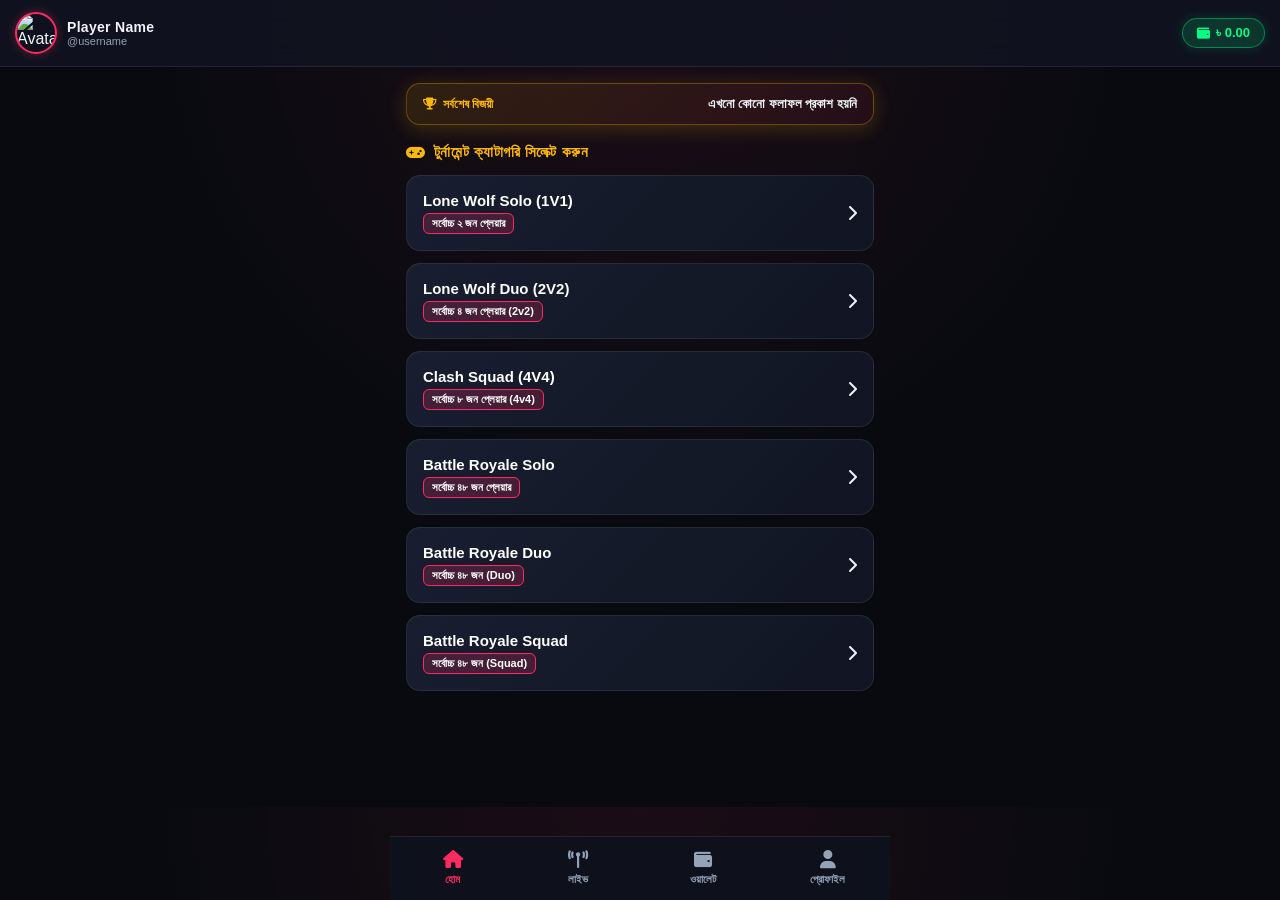
==== commit 59f03d52: "Update index.html" ====
--- a/index.html
+++ b/index.html
@@ -21,8 +21,8 @@
 <body>
 
   <!-- ==================== APP HEADER ==================== -->
-  <header class="app-header">
-    <div class="user-profile">
+  <header class="app-header" style="display: flex; justify-content: space-between; align-items: center; padding: 12px 15px;">
+    <div class="user-profile" style="display: flex; align-items: center; gap: 10px;">
       <img id="header-user-avatar" src="https://via.placeholder.com/80" alt="Avatar">
       <div class="user-details">
         <span id="header-user-name" class="user-name">Player Name</span>
@@ -30,15 +30,10 @@
       </div>
     </div>
     
-    <!-- Language Switcher & Wallet Balance -->
-    <div class="header-right-box">
-      <select id="language-selector" class="language-selector" onchange="changeLanguage(this.value)">
-        <option value="bn">🇧🇩 বাংলা</option>
-        <option value="en">🇬🇧 English</option>
-      </select>
-
-      <div class="user-balance">
-        <i class="fa-solid fa-wallet"></i>
+    <!-- Wallet Balance Alignment Fix -->
+    <div class="header-right-box" style="display: flex; align-items: center;">
+      <div class="user-balance" style="display: flex; align-items: center; gap: 6px; white-space: nowrap;">
+        <i class="fa-solid fa-wallet" style="flex-shrink: 0;"></i>
         <span>৳ <span id="header-balance">0.00</span></span>
       </div>
     </div>
@@ -179,7 +174,7 @@
           </div>
 
           <div class="dep-tab-content active">
-            <p class="limit-note" id="dep-instruction-text" data-i18n="bkash_payment_note">bKash মার্চেন্ট নাম্বারে (Make Payment) করুন:</p>
+            <p class="limit-note" id="dep-instruction-text" data-i18n="bkash_instruction">bKash মার্চেন্ট নাম্বারে (Make Payment) করুন:</p>
             <div class="copy-number-box">
               <strong id="dep-phone-number">01816640707</strong>
               <button onclick="copyNumber('dep-phone-number')"><i class="fa-solid fa-copy"></i> <span data-i18n="copy">কপি</span></button>
@@ -228,7 +223,16 @@
         <img id="profile-user-avatar" src="https://via.placeholder.com/80" alt="Profile Picture">
         <h2 id="profile-user-name">Player Name</h2>
         <span id="profile-user-id" class="user-username">@username</span>
-        <div class="profile-balance-badge">
+        
+        <!-- Language Selector Moved to Profile -->
+        <div style="margin-top: 12px;">
+          <select id="language-selector" class="language-selector" onchange="changeLanguage(this.value)" style="padding: 6px 12px; border-radius: 6px; background: rgba(255,255,255,0.1); color: #fff; border: 1px solid rgba(255,255,255,0.2);">
+            <option value="bn" style="background: #111;">🇧🇩 বাংলা</option>
+            <option value="en" style="background: #111;">🇬🇧 English</option>
+          </select>
+        </div>
+
+        <div class="profile-balance-badge" style="margin-top: 12px;">
           <span data-i18n="current_balance_lbl">Account Balance: </span>
           <strong>৳ <span id="profile-balance-display">0.00</span></strong>
         </div>
@@ -272,13 +276,33 @@
 
   </main>
 
-  <!-- ==================== MODALS & WIZARDS ==================== -->
+  <!-- ==================== MATCH DETAILS MODAL ==================== -->
+  <div id="details-modal" class="modal-overlay hidden">
+    <div class="modal-card">
+      <button class="modal-close" onclick="closeDetailsModal()">&times;</button>
+      <h3 style="color: var(--gold-color); margin-bottom: 12px;"><i class="fa-solid fa-circle-info"></i> <span data-i18n="match_rules">Match Rules & Details</span></h3>
+      <div id="match-details-content" style="color: #ddd; font-size: 14px; line-height: 1.6; max-height: 300px; overflow-y: auto; text-align: left; padding: 10px; background: rgba(0,0,0,0.3); border-radius: 8px;">
+        <!-- Rules content injected via JS -->
+      </div>
+      <button class="btn-primary-glow" style="margin-top: 15px;" onclick="closeDetailsModal()">Close</button>
+    </div>
+  </div>
+
+  <!-- ==================== JOIN WIZARD MODAL ==================== -->
   <div id="join-modal" class="modal-overlay hidden">
     <div class="modal-card">
       <button class="modal-close" onclick="closeJoinModal()">&times;</button>
       
-      <!-- Wizard Step 1: In-Game Credentials -->
-      <div id="wizard-step-1" class="wizard-step active">
+      <!-- Wizard Step 1: Team & Slot Selection (Duo / Squad only) -->
+      <div id="wizard-step-0" class="wizard-step">
+        <h3 data-i18n="select_team">টিম ও স্লট সিলেক্ট করুন</h3>
+        <p style="font-size: 12px; color: var(--text-sub); margin-bottom: 10px;">যেকোনো ফাঁকা স্লটে ক্লিক করে আপনার স্থান নির্বাচন করুন:</p>
+        <div id="team-slots-container" style="max-height: 250px; overflow-y: auto; margin-bottom: 15px;"></div>
+        <button class="btn-primary-glow" onclick="proceedToCredentialsStep()" data-i18n="next_step">পরবর্তী ধাপ</button>
+      </div>
+
+      <!-- Wizard Step 2: In-Game Credentials -->
+      <div id="wizard-step-1" class="wizard-step">
         <h3 data-i18n="join_tournament">টুর্নামেন্টে জয়েন করুন</h3>
         <p data-i18n="enter_ff_details">আপনার সঠিক Free Fire গেম তথ্য লিখুন:</p>
         <div class="form-group">
@@ -288,7 +312,7 @@
         <button class="btn-primary-glow" onclick="goToWizardStep(2)" data-i18n="next_step">পরবর্তী ধাপ</button>
       </div>
 
-      <!-- Wizard Step 2: Payment Confirmation -->
+      <!-- Wizard Step 3: Payment Confirmation -->
       <div id="wizard-step-2" class="wizard-step">
         <h3 data-i18n="confirm_entry">এন্ট্রি ফি নিশ্চিত করুন</h3>
         <p data-i18n="fee_deduct_note">এন্ট্রি ফি আপনার ব্যালেন্স থেকে কেটে নেওয়া হবে।</p>
@@ -324,4 +348,4 @@
   <!-- Module Script Import -->
   <script type="module" src="app.js"></script>
 </body>
-</html>
+            </html>
--- a/style.css
+++ b/style.css
@@ -1,3 +1,6 @@
+/* ==========================================================================
+   GLOBAL VARIABLES & RESET
+   ========================================================================== */
 :root {
   --bg-color: #080a10;
   --card-bg: #111522;
@@ -44,7 +47,9 @@
   border-radius: 4px;
 }
 
-/* App Header */
+/* ==========================================================================
+   APP HEADER
+   ========================================================================== */
 .app-header {
   display: flex;
   justify-content: space-between;
@@ -90,6 +95,23 @@
   color: var(--text-sub);
 }
 
+.header-right-box {
+  display: flex;
+  align-items: center;
+  gap: 10px;
+}
+
+.language-selector {
+  background: #11141e;
+  color: #fff;
+  border: 1px solid var(--border-color);
+  padding: 4px 8px;
+  border-radius: 6px;
+  font-size: 12px;
+  outline: none;
+  cursor: pointer;
+}
+
 .user-balance {
   background: var(--primary-glow-sub);
   border: 1px solid rgba(0, 255, 135, 0.4);
@@ -104,7 +126,9 @@
   box-shadow: 0 0 12px rgba(0, 255, 135, 0.15);
 }
 
-/* Main Content & Sections */
+/* ==========================================================================
+   MAIN CONTENT & PAGE SECTIONS
+   ========================================================================== */
 .main-content {
   padding: 16px;
   max-width: 500px;
@@ -137,7 +161,9 @@
   letter-spacing: 0.5px;
 }
 
-/* Winner Banner */
+/* ==========================================================================
+   PAGE 1: HOME PAGE
+   ========================================================================== */
 .winner-card {
   background: linear-gradient(135deg, rgba(255, 184, 0, 0.12), rgba(255, 42, 95, 0.08));
   border: 1px solid rgba(255, 184, 0, 0.3);
@@ -165,7 +191,6 @@
   color: var(--text-main);
 }
 
-/* Category Cards Grid */
 .match-categories-grid {
   display: grid;
   grid-template-columns: repeat(1, 1fr);
@@ -234,7 +259,7 @@
   background: var(--border-color);
 }
 
-/* Tournament Match Card */
+/* Matches List Cards */
 .tournament-card {
   background: var(--card-bg);
   border-radius: 16px;
@@ -338,9 +363,190 @@
   transition: width 0.4s cubic-bezier(0.4, 0, 0.2, 1);
 }
 
-/* =========================================
-   PROFILES SECTION FIXES (FIXED OVERFLOW)
-   ========================================= */
+/* ==========================================================================
+   PAGE 3: WALLET & TRANSACTIONS
+   ========================================================================== */
+.wallet-action-card {
+  background: var(--card-bg);
+  padding: 18px;
+  border-radius: 16px;
+  border: 1px solid var(--border-color);
+  margin-bottom: 16px;
+}
+
+.total-bal-display {
+  text-align: center;
+  padding: 10px 0;
+}
+
+.total-bal-display span {
+  font-size: 12px;
+  color: var(--text-sub);
+  text-transform: uppercase;
+}
+
+.total-bal-display h1 {
+  font-size: 32px;
+  font-weight: 800;
+  color: var(--primary-glow);
+  margin-top: 4px;
+  text-shadow: 0 0 15px rgba(0, 255, 135, 0.2);
+}
+
+.wallet-tabs {
+  display: flex;
+  gap: 8px;
+  margin-bottom: 16px;
+  background: var(--card-bg-light);
+  padding: 4px;
+  border-radius: 12px;
+  border: 1px solid var(--border-color);
+}
+
+.wallet-tab-btn {
+  flex: 1;
+  padding: 10px;
+  background: transparent;
+  border: none;
+  color: var(--text-sub);
+  font-weight: 600;
+  font-size: 12px;
+  border-radius: 8px;
+  cursor: pointer;
+  transition: all 0.2s;
+  display: flex;
+  align-items: center;
+  justify-content: center;
+  gap: 6px;
+}
+
+.wallet-tab-btn.active {
+  background: var(--card-bg);
+  color: #fff;
+  border: 1px solid var(--border-color);
+  box-shadow: 0 2px 8px rgba(0,0,0,0.3);
+}
+
+.wallet-tab-content {
+  display: none;
+}
+
+.wallet-tab-content.active {
+  display: block;
+}
+
+.deposit-methods {
+  display: flex;
+  gap: 10px;
+  margin: 12px 0;
+}
+
+.dep-tab-btn {
+  flex: 1;
+  padding: 10px;
+  background: var(--card-bg-light);
+  border: 1px solid var(--border-color);
+  color: var(--text-sub);
+  border-radius: 10px;
+  font-size: 12px;
+  font-weight: 600;
+  cursor: pointer;
+  transition: all 0.2s;
+}
+
+.dep-tab-btn.active {
+  border-color: var(--accent-color);
+  background: rgba(255, 42, 95, 0.15);
+  color: #fff;
+  box-shadow: 0 0 12px var(--accent-glow);
+}
+
+.dep-tab-content {
+  background: var(--card-bg-light);
+  padding: 14px;
+  border-radius: 12px;
+  border: 1px solid var(--border-color);
+  margin-bottom: 14px;
+}
+
+.copy-number-box {
+  display: flex;
+  justify-content: space-between;
+  align-items: center;
+  background: var(--bg-color);
+  padding: 10px 14px;
+  border-radius: 8px;
+  margin-top: 8px;
+  border: 1px solid var(--border-color);
+}
+
+.copy-number-box strong {
+  color: var(--gold-color);
+  font-size: 15px;
+  letter-spacing: 0.5px;
+}
+
+.copy-number-box button {
+  background: var(--card-bg-light);
+  border: 1px solid var(--border-color);
+  color: #fff;
+  padding: 6px 12px;
+  border-radius: 6px;
+  cursor: pointer;
+  font-size: 11px;
+  font-weight: 600;
+}
+
+.copy-number-box button:active {
+  background: var(--accent-color);
+}
+
+.history-list {
+  display: flex;
+  flex-direction: column;
+  gap: 10px;
+}
+
+.history-item {
+  background: var(--card-bg-light);
+  padding: 12px 14px;
+  border-radius: 10px;
+  border: 1px solid var(--border-color);
+  display: flex;
+  justify-content: space-between;
+  align-items: center;
+  font-size: 12px;
+}
+
+.status-badge {
+  padding: 3px 8px;
+  border-radius: 12px;
+  font-size: 10px;
+  font-weight: 700;
+  text-transform: uppercase;
+}
+
+.status-badge.approved, .status-badge.completed {
+  background: rgba(0, 255, 135, 0.15);
+  color: var(--primary-glow);
+  border: 1px solid rgba(0, 255, 135, 0.3);
+}
+
+.status-badge.pending {
+  background: rgba(255, 184, 0, 0.15);
+  color: var(--gold-color);
+  border: 1px solid rgba(255, 184, 0, 0.3);
+}
+
+.status-badge.rejected {
+  background: rgba(255, 42, 95, 0.15);
+  color: var(--accent-color);
+  border: 1px solid rgba(255, 42, 95, 0.3);
+}
+
+/* ==========================================================================
+   PAGE 4: USER PROFILE PAGE
+   ========================================================================== */
 .profile-card {
   background: var(--card-bg);
   padding: 20px;
@@ -350,6 +556,10 @@
   box-shadow: 0 8px 24px rgba(0,0,0,0.25);
 }
 
+.profile-card-space {
+  margin-top: 12px;
+}
+
 .user-profile-header {
   text-align: center;
   display: flex;
@@ -358,7 +568,6 @@
   justify-content: center;
 }
 
-/* প্রোফাইল পিকচার ফিক্স: গোল ফ্রেম, পারফেক্ট সাইজ ও গ্লো */
 .user-profile-header img, #profile-user-avatar {
   width: 84px !important;
   height: 84px !important;
@@ -387,177 +596,117 @@
   padding: 8px 16px;
   border-radius: 20px;
   font-size: 13px;
-  margin-top: 10px;
+  margin-top: 8px;
   display: inline-block;
 }
 
+.profile-title {
+  font-size: 15px;
+  margin-bottom: 10px;
+}
+
 .profile-stats-grid {
-  display: grid;
-  grid-template-columns: repeat(2, 1fr);
-  gap: 12px;
-  margin-top: 12px;
+  display: flex;
+  gap: 10px;
 }
 
 .stat-box {
-  background: var(--card-bg-light) !important;
-  border: 1px solid var(--border-color);
-  padding: 14px !important;
-  border-radius: 12px !important;
+  flex: 1;
+  background: #11141e !important;
+  border: 1px solid var(--border-color);
+  padding: 12px !important;
+  border-radius: 8px !important;
   text-align: center;
 }
 
 .stat-val {
-  font-size: 20px !important;
+  font-size: 18px !important;
   font-weight: 800 !important;
+  display: block;
+}
+
+.stat-gold {
+  color: var(--gold-color);
+}
+
+.stat-glow {
+  color: var(--primary-glow);
+}
+
+.stat-green {
+  color: #2ed573;
 }
 
 .stat-lbl {
+  display: block;
   font-size: 11px !important;
   color: var(--text-sub) !important;
   margin-top: 4px;
-  text-transform: uppercase;
-  letter-spacing: 0.5px;
-}
-
-/* Wallet Section & Tabs */
-.wallet-action-card {
-  background: var(--card-bg);
-  padding: 18px;
-  border-radius: 16px;
-  border: 1px solid var(--border-color);
-  margin-bottom: 16px;
-}
-
-.total-bal-display {
-  text-align: center;
-  padding: 10px 0;
-}
-
-.total-bal-display span {
-  font-size: 12px;
-  color: var(--text-sub);
-  text-transform: uppercase;
-}
-
-.total-bal-display h1 {
-  font-size: 32px;
-  font-weight: 800;
-  color: var(--primary-glow);
-  margin-top: 4px;
-  text-shadow: 0 0 15px rgba(0, 255, 135, 0.2);
-}
-
-.wallet-tabs {
-  display: flex;
-  gap: 8px;
-  margin-bottom: 16px;
-  background: var(--card-bg-light);
-  padding: 4px;
-  border-radius: 12px;
-  border: 1px solid var(--border-color);
-}
-
-.wallet-tab-btn {
-  flex: 1;
-  padding: 10px;
+}
+
+.referral-stat-box {
+  margin-top: 10px;
+}
+
+.referral-container {
+  margin-top: 15px;
+}
+
+.referral-label {
+  font-size: 12px;
+  color: var(--text-sub);
+  display: block;
+  margin-bottom: 6px;
+}
+
+.referral-copy-box {
+  display: flex;
+  align-items: center;
+  justify-content: space-between;
+  background: #11141e;
+  padding: 8px 12px;
+  border-radius: 6px;
+  border: 1px solid #222;
+}
+
+.referral-input {
   background: transparent;
   border: none;
-  color: var(--text-sub);
+  color: #fff;
+  width: 75%;
+  font-size: 11px;
+  outline: none;
+}
+
+.btn-copy-small {
+  background: var(--primary-glow, #3742fa);
+  border: none;
+  color: #fff;
+  padding: 6px 12px;
+  border-radius: 4px;
+  font-size: 11px;
+  cursor: pointer;
   font-weight: 600;
-  font-size: 12px;
-  border-radius: 8px;
-  cursor: pointer;
-  transition: all 0.2s;
-  display: flex;
-  align-items: center;
-  justify-content: center;
-  gap: 6px;
-}
-
-.wallet-tab-btn.active {
-  background: var(--card-bg);
-  color: #fff;
-  border: 1px solid var(--border-color);
-  box-shadow: 0 2px 8px rgba(0,0,0,0.3);
-}
-
-.wallet-tab-content {
-  display: none;
-}
-
-.wallet-tab-content.active {
-  display: block;
-}
-
-.deposit-methods {
-  display: flex;
-  gap: 10px;
-  margin: 12px 0;
-}
-
-.dep-tab-btn {
-  flex: 1;
-  padding: 10px;
-  background: var(--card-bg-light);
-  border: 1px solid var(--border-color);
-  color: var(--text-sub);
-  border-radius: 10px;
-  font-size: 12px;
-  font-weight: 600;
-  cursor: pointer;
-  transition: all 0.2s;
-}
-
-.dep-tab-btn.active {
-  border-color: var(--accent-color);
-  background: rgba(255, 42, 95, 0.15);
-  color: #fff;
-  box-shadow: 0 0 12px var(--accent-glow);
-}
-
-.dep-tab-content {
-  background: var(--card-bg-light);
-  padding: 14px;
-  border-radius: 12px;
-  border: 1px solid var(--border-color);
-  margin-bottom: 14px;
-}
-
-.copy-number-box {
-  display: flex;
-  justify-content: space-between;
-  align-items: center;
-  background: var(--bg-color);
-  padding: 10px 14px;
-  border-radius: 8px;
-  margin-top: 8px;
-  border: 1px solid var(--border-color);
-}
-
-.copy-number-box strong {
-  color: var(--gold-color);
-  font-size: 15px;
-  letter-spacing: 0.5px;
-}
-
-.copy-number-box button {
-  background: var(--card-bg-light);
-  border: 1px solid var(--border-color);
-  color: #fff;
-  padding: 6px 12px;
-  border-radius: 6px;
-  cursor: pointer;
-  font-size: 11px;
-  font-weight: 600;
-}
-
-.copy-number-box button:active {
-  background: var(--accent-color);
-}
-
-/* Forms & Inputs */
+  transition: transform 0.1s;
+}
+
+.btn-copy-small:active {
+  transform: scale(0.95);
+}
+
+/* ==========================================================================
+   FORMS & BUTTONS
+   ========================================================================== */
 .form-group {
   margin-bottom: 12px;
+}
+
+.form-spacing {
+  margin-top: 15px;
+}
+
+.input-spacing {
+  margin-top: 8px;
 }
 
 .gaming-input {
@@ -570,6 +719,7 @@
   font-size: 13px;
   outline: none;
   transition: border-color 0.2s;
+  margin-bottom: 8px;
 }
 
 .gaming-input:focus {
@@ -583,7 +733,6 @@
   margin-bottom: 10px;
 }
 
-/* Buttons */
 .btn-primary-glow {
   width: 100%;
   padding: 14px;
@@ -626,51 +775,9 @@
   transform: scale(0.98);
 }
 
-/* History List */
-.history-list {
-  display: flex;
-  flex-direction: column;
-  gap: 10px;
-}
-
-.history-item {
-  background: var(--card-bg-light);
-  padding: 12px 14px;
-  border-radius: 10px;
-  border: 1px solid var(--border-color);
-  display: flex;
-  justify-content: space-between;
-  align-items: center;
-  font-size: 12px;
-}
-
-.status-badge {
-  padding: 3px 8px;
-  border-radius: 12px;
-  font-size: 10px;
-  font-weight: 700;
-  text-transform: uppercase;
-}
-
-.status-badge.approved, .status-badge.completed {
-  background: rgba(0, 255, 135, 0.15);
-  color: var(--primary-glow);
-  border: 1px solid rgba(0, 255, 135, 0.3);
-}
-
-.status-badge.pending {
-  background: rgba(255, 184, 0, 0.15);
-  color: var(--gold-color);
-  border: 1px solid rgba(255, 184, 0, 0.3);
-}
-
-.status-badge.rejected {
-  background: rgba(255, 42, 95, 0.15);
-  color: var(--accent-color);
-  border: 1px solid rgba(255, 42, 95, 0.3);
-}
-
-/* Bottom Nav Bar */
+/* ==========================================================================
+   BOTTOM NAVIGATION
+   ========================================================================== */
 .bottom-nav {
   position: fixed;
   bottom: 0; left: 0; right: 0;
@@ -710,7 +817,9 @@
   color: var(--accent-color);
 }
 
-/* Modals */
+/* ==========================================================================
+   MODALS & OVERLAYS
+   ========================================================================== */
 .modal-overlay {
   position: fixed;
   top: 0; left: 0; right: 0; bottom: 0;
@@ -765,7 +874,7 @@
   margin-bottom: 14px;
 }
 
-/* Helpers */
+/* Utility Helpers */
 .hidden {
   display: none !important;
   }
